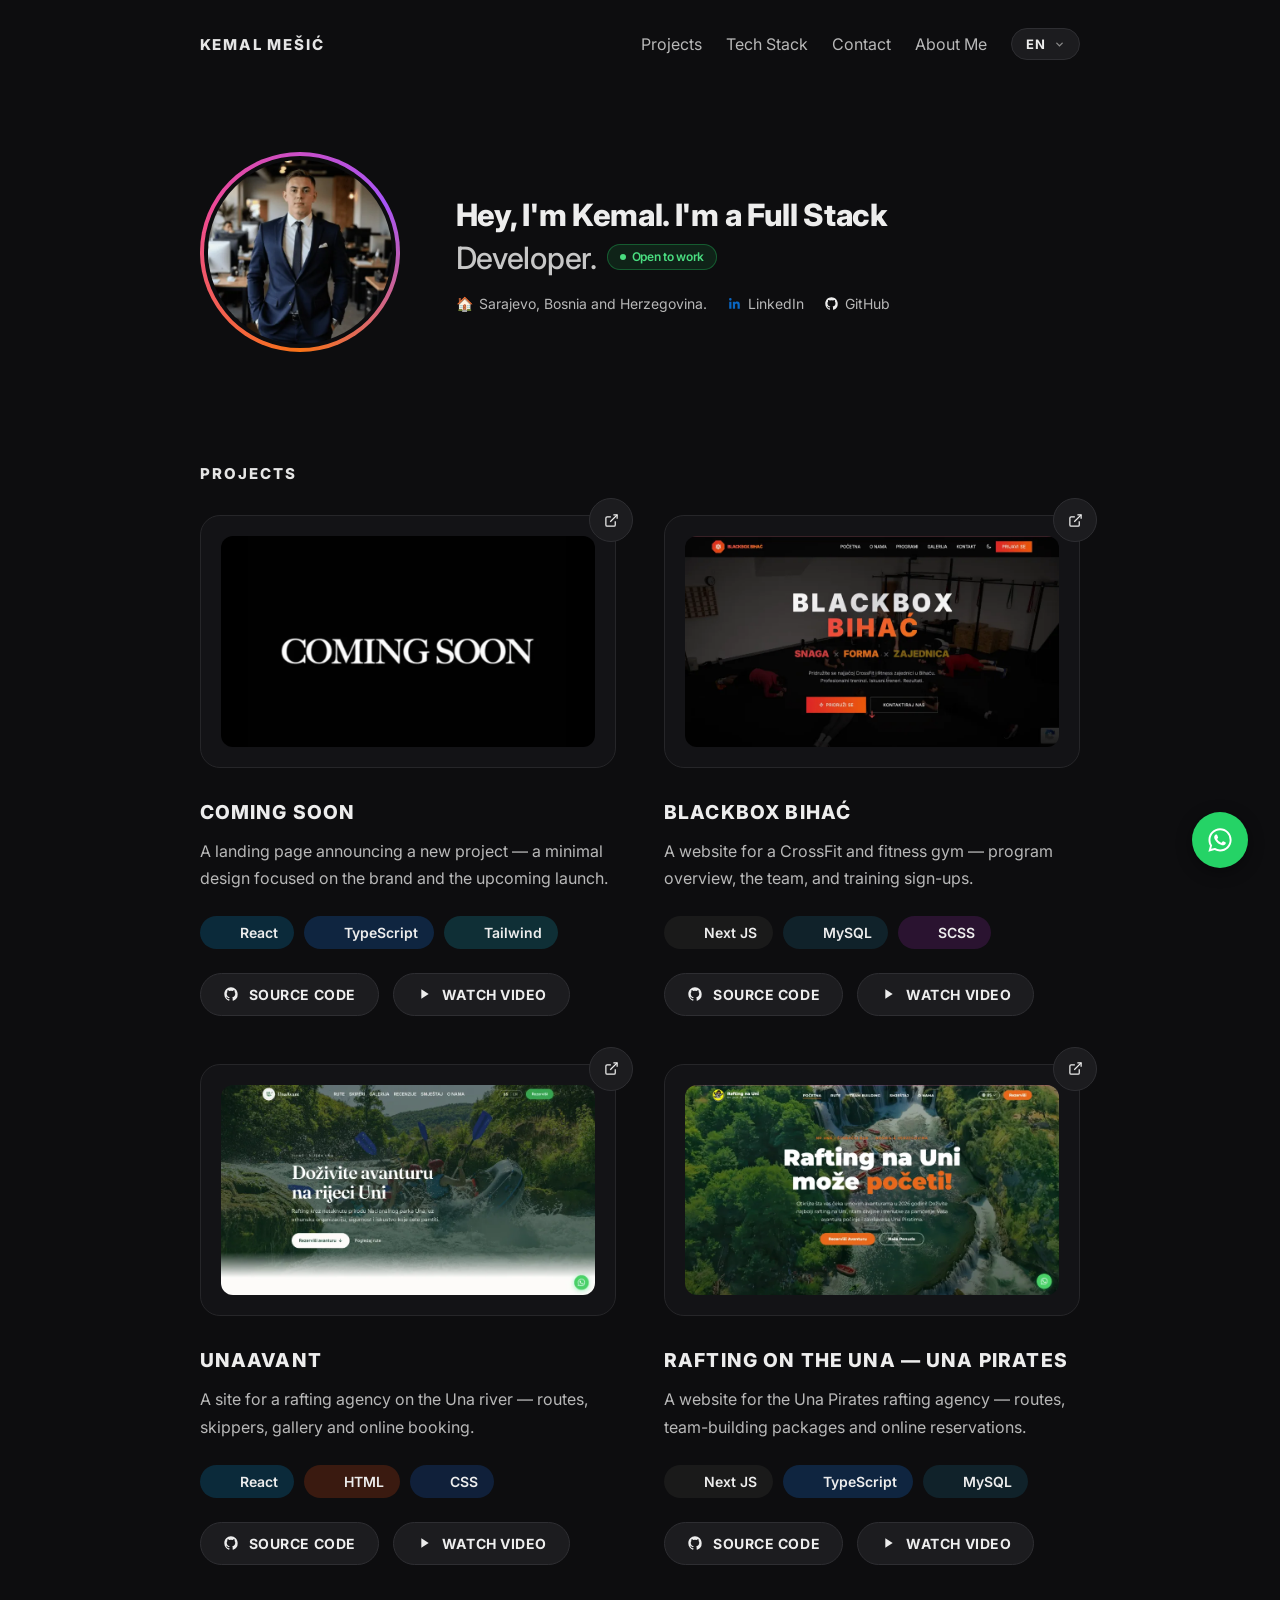
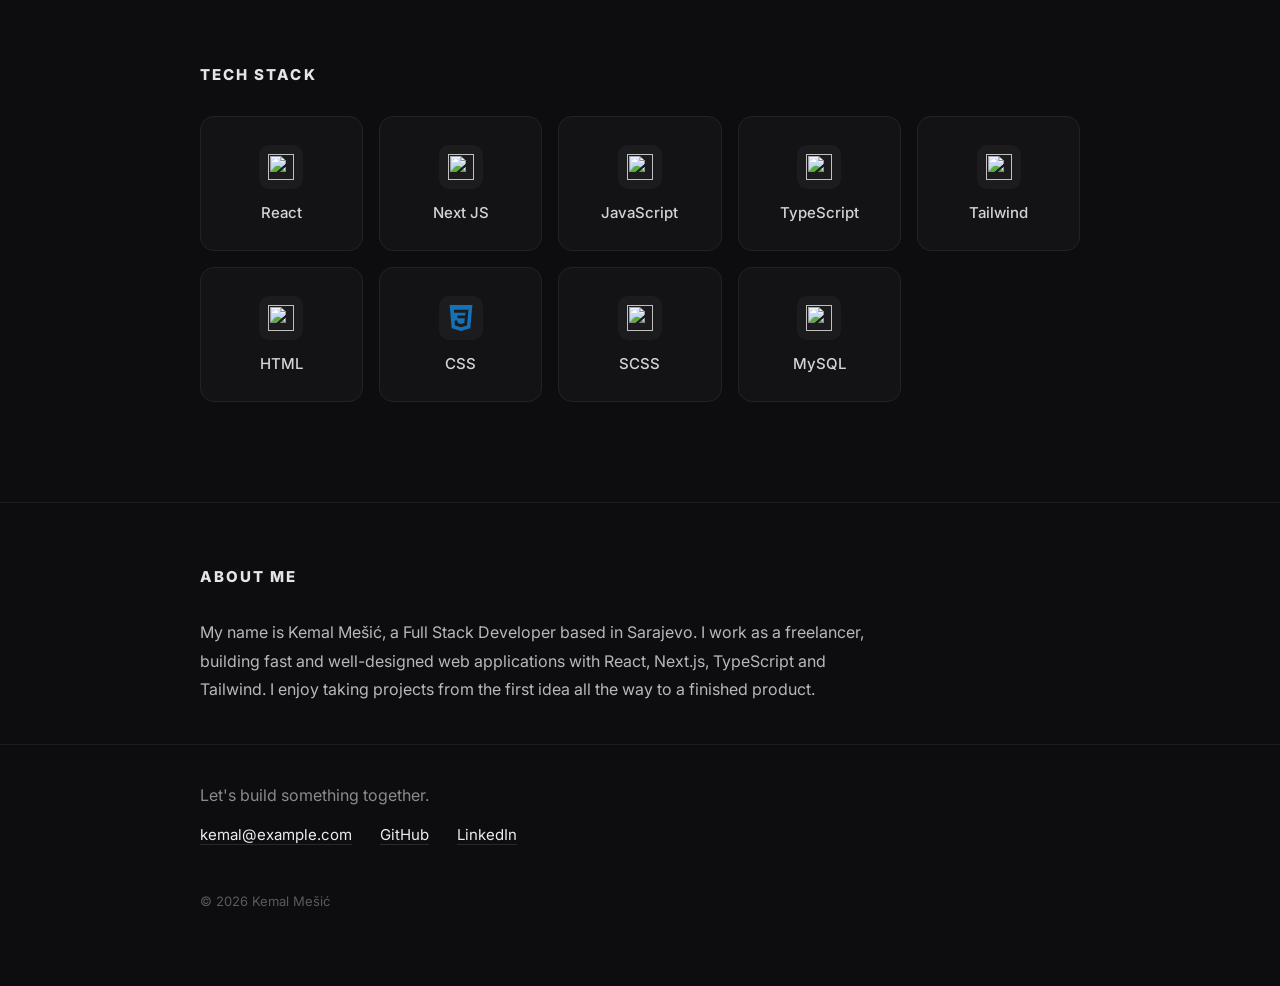
==== index.html @ 03a5751b "SEO" ====
<!DOCTYPE html>
<html lang="en">
<head>
<meta charset="utf-8">
<meta name="viewport" content="width=device-width, initial-scale=1">

<title>Kemal Mešić — Full Stack Developer</title>
<meta name="description" content="Full Stack Developer from Sarajevo, Bosnia and Herzegovina. I build fast, well-designed web apps with React, Next.js, TypeScript, Tailwind and MySQL.">
<meta name="author" content="Kemal Mešić">
<meta name="robots" content="index, follow, max-image-preview:large">
<meta name="theme-color" content="#0d0d0f">
<link rel="canonical" href="https://mesicc.github.io/">

<!-- Open Graph (Facebook, LinkedIn, WhatsApp, Slack) -->
<meta property="og:type" content="website">
<meta property="og:site_name" content="Kemal Mešić">
<meta property="og:title" content="Kemal Mešić — Full Stack Developer">
<meta property="og:description" content="Full Stack Developer from Sarajevo, Bosnia and Herzegovina. I build fast, well-designed web apps with React, Next.js, TypeScript, Tailwind and MySQL.">
<meta property="og:url" content="https://mesicc.github.io/">
<meta property="og:image" content="https://mesicc.github.io/assets/images/og-image.png">
<meta property="og:image:width" content="1200">
<meta property="og:image:height" content="630">
<meta property="og:image:alt" content="Kemal Mešić — Full Stack Developer">
<meta property="og:locale" content="en_US">
<meta property="og:locale:alternate" content="bs_BA">

<!-- Twitter / X -->
<meta name="twitter:card" content="summary_large_image">
<meta name="twitter:title" content="Kemal Mešić — Full Stack Developer">
<meta name="twitter:description" content="Full Stack Developer from Sarajevo, Bosnia and Herzegovina. I build fast, well-designed web apps with React, Next.js, TypeScript, Tailwind and MySQL.">
<meta name="twitter:image" content="https://mesicc.github.io/assets/images/og-image.png">
<meta name="twitter:image:alt" content="Kemal Mešić — Full Stack Developer">

<!-- Ikone -->
<link rel="icon" href="/favicon.ico" sizes="32x32">
<link rel="icon" href="assets/images/favicon.svg" type="image/svg+xml">
<link rel="apple-touch-icon" href="assets/images/apple-touch-icon.png">

<link rel="preconnect" href="https://fonts.googleapis.com">
<link rel="preconnect" href="https://fonts.gstatic.com" crossorigin>
<link href="https://fonts.googleapis.com/css2?family=Inter:wght@400;500;600;700;800&display=swap" rel="stylesheet">
<link rel="stylesheet" href="assets/css/style.css">
<link rel="preload" as="image" href="assets/images/kemal-photo.webp" fetchpriority="high">

<script type="application/ld+json">
{
  "@context": "https://schema.org",
  "@graph": [
    {
      "@type": "Person",
      "@id": "https://mesicc.github.io/#kemal",
      "name": "Kemal Mešić",
      "givenName": "Kemal",
      "familyName": "Mešić",
      "jobTitle": "Full Stack Developer",
      "url": "https://mesicc.github.io/",
      "image": "https://mesicc.github.io/assets/images/kemal-photo.webp",
      "address": {
        "@type": "PostalAddress",
        "addressLocality": "Sarajevo",
        "addressCountry": "BA"
      },
      "sameAs": ["https://github.com/mesicc"],
      "knowsAbout": ["React", "Next.js", "JavaScript", "TypeScript", "Tailwind CSS", "HTML", "CSS", "Sass", "MySQL"],
      "seeks": {
        "@type": "Demand",
        "name": "Full Stack Developer opportunities"
      }
    },
    {
      "@type": "WebSite",
      "@id": "https://mesicc.github.io/#website",
      "url": "https://mesicc.github.io/",
      "name": "Kemal Mešić — Full Stack Developer",
      "description": "Full Stack Developer from Sarajevo, Bosnia and Herzegovina. I build fast, well-designed web apps with React, Next.js, TypeScript, Tailwind and MySQL.",
      "inLanguage": ["en", "bs"],
      "publisher": { "@id": "https://mesicc.github.io/#kemal" }
    },
    {
      "@type": "ProfilePage",
      "@id": "https://mesicc.github.io/#profilepage",
      "url": "https://mesicc.github.io/",
      "name": "Kemal Mešić — Full Stack Developer",
      "isPartOf": { "@id": "https://mesicc.github.io/#website" },
      "mainEntity": { "@id": "https://mesicc.github.io/#kemal" }
    }
  ]
}
</script>
</head>
<body>

<header class="site-header">
  <div class="logo">KEMAL MEŠIĆ</div>

  <nav class="desktop-nav">
    <a href="#projects" data-i18n="navProjects">Projects</a>
    <a href="#tech" data-i18n="navTech">Tech Stack</a>
    <a href="#contact" data-i18n="navContact">Contact</a>
    <a href="#about" data-i18n="navAbout">About Me</a>

    <div class="lang-wrap">
      <button class="lang-btn" id="langBtn" aria-haspopup="true" aria-expanded="false">
        <span data-i18n="langLabel">EN</span>
        <svg width="11" height="11" viewBox="0 0 24 24" fill="none" stroke="#8a8a8a" stroke-width="3" stroke-linecap="round"><path d="m6 9 6 6 6-6"></path></svg>
      </button>
      <div class="lang-menu" id="langMenu">
        <button data-lang="en">English</button>
        <button data-lang="bs">Bosanski</button>
      </div>
    </div>
  </nav>

  <button class="hamburger-btn" id="hamburgerBtn" aria-label="Menu">
    <svg width="20" height="20" viewBox="0 0 24 24" fill="none" stroke="#ededed" stroke-width="2" stroke-linecap="round"><line x1="3" y1="6" x2="21" y2="6"></line><line x1="3" y1="12" x2="21" y2="12"></line><line x1="3" y1="18" x2="21" y2="18"></line></svg>
  </button>
</header>

<div class="mobile-backdrop" id="mobileBackdrop"></div>

<nav class="mobile-menu" id="mobileMenu">
  <button class="close-btn" id="closeBtn" aria-label="Close">
    <svg width="16" height="16" viewBox="0 0 24 24" fill="none" stroke="#ededed" stroke-width="2" stroke-linecap="round"><line x1="4" y1="4" x2="20" y2="20"></line><line x1="20" y1="4" x2="4" y2="20"></line></svg>
  </button>
  <a href="#projects" data-i18n="navProjects">Projects</a>
  <a href="#tech" data-i18n="navTech">Tech Stack</a>
  <a href="#contact" data-i18n="navContact">Contact</a>
  <a href="#about" data-i18n="navAbout">About Me</a>
  <div class="divider"></div>
  <div class="mobile-lang-label" data-i18n="language">LANGUAGE</div>
  <div class="mobile-lang-row">
    <button data-lang="en">EN</button>
    <button data-lang="bs">BS</button>
  </div>
</nav>

<main>

<section class="hero" aria-labelledby="hero-title">
  <div class="hero-photo">
    <div class="hero-photo-inner">
      <img src="assets/images/kemal-photo.webp" alt="Kemal Mešić" width="440" height="440" fetchpriority="high" decoding="async">
    </div>
  </div>
  <div class="hero-text">
    <h1 id="hero-title">
      <span class="hero-line-1" data-i18n="heroLine1">Hey, I'm Kemal. I'm a Full Stack</span>
      <span class="hero-line-2">
        <span class="hero-role" data-i18n="heroLine2">Developer.</span>
        <span class="badge"><span class="dot"></span><span data-i18n="openToWork">Open to work</span></span>
      </span>
    </h1>
    <div class="hero-meta">
      <span class="meta-item">🏠 <span data-i18n="location">Sarajevo, Bosnia and Herzegovina.</span></span>
      <a class="meta-item" href="https://linkedin.com/" target="_blank" rel="noopener">
        <svg width="15" height="15" viewBox="0 0 24 24" fill="#0A66C2"><path d="M20.45 20.45h-3.55v-5.57c0-1.33-.02-3.03-1.85-3.03-1.85 0-2.14 1.44-2.14 2.94v5.66H9.36V9h3.41v1.56h.05c.48-.9 1.64-1.85 3.37-1.85 3.6 0 4.27 2.37 4.27 5.45v6.29zM5.34 7.43a2.06 2.06 0 1 1 0-4.12 2.06 2.06 0 0 1 0 4.12zM7.12 20.45H3.56V9h3.56v11.45z"></path></svg>
        LinkedIn
      </a>
      <a class="meta-item" href="https://github.com/mesicc" target="_blank" rel="noopener">
        <svg width="15" height="15" viewBox="0 0 24 24" fill="#ededed"><path d="M12 2C6.48 2 2 6.58 2 12.25c0 4.53 2.87 8.37 6.84 9.73.5.1.68-.22.68-.49 0-.24-.01-1.05-.01-1.9-2.78.62-3.37-1.21-3.37-1.21-.45-1.18-1.11-1.49-1.11-1.49-.9-.63.07-.62.07-.62 1 .07 1.53 1.05 1.53 1.05.89 1.55 2.34 1.1 2.91.84.09-.66.35-1.1.63-1.35-2.22-.26-4.56-1.14-4.56-5.07 0-1.12.39-2.03 1.03-2.75-.1-.26-.45-1.3.1-2.7 0 0 .84-.27 2.75 1.05a9.3 9.3 0 0 1 5 0c1.91-1.32 2.75-1.05 2.75-1.05.55 1.4.2 2.44.1 2.7.64.72 1.03 1.63 1.03 2.75 0 3.94-2.35 4.81-4.58 5.06.36.32.68.94.68 1.9 0 1.37-.01 2.48-.01 2.82 0 .27.18.6.69.49A10.02 10.02 0 0 0 22 12.25C22 6.58 17.52 2 12 2z"></path></svg>
        GitHub
      </a>
    </div>
  </div>
</section>

<section id="projects" aria-labelledby="projects-title">
  <h2 class="section-title" id="projects-title" data-i18n="projectsHeading">PROJECTS</h2>
  <div class="projects-grid" id="projectsGrid"></div>
</section>

<section id="tech" aria-labelledby="tech-title">
  <h2 class="section-title" id="tech-title" data-i18n="techHeading">TECH STACK</h2>
  <div class="tech-grid" id="techGrid"></div>
</section>

<section id="about" aria-labelledby="about-title">
  <h2 class="section-title" id="about-title" data-i18n="aboutHeading">ABOUT ME</h2>
  <p class="about-text" data-i18n="aboutText">My name is Kemal Mešić, a Full Stack Developer based in Sarajevo. I work as a freelancer, building fast and well-designed web applications with React, Next.js, TypeScript and Tailwind. I enjoy taking projects from the first idea all the way to a finished product.</p>
</section>

</main>

<footer id="contact" aria-labelledby="contact-title">
  <h2 class="sr-only" id="contact-title" data-i18n="contactHeading">Contact</h2>
  <p class="contact-tagline" data-i18n="contactTagline">Let's build something together.</p>
  <div class="contact-links">
    <a href="mailto:kemal@example.com">kemal@example.com</a>
    <a href="https://github.com/mesicc" target="_blank" rel="noopener">GitHub</a>
    <a href="https://linkedin.com/" target="_blank" rel="noopener">LinkedIn</a>
  </div>
  <p class="copyright">© 2026 Kemal Mešić</p>
</footer>

<a class="wa-btn" href="https://wa.me/38762541315" target="_blank" rel="noopener" aria-label="WhatsApp">
  <svg width="28" height="28" viewBox="0 0 24 24" fill="#ffffff"><path d="M12.04 2C6.58 2 2.13 6.45 2.13 11.91c0 1.75.46 3.44 1.32 4.94L2.05 22l5.28-1.38a9.87 9.87 0 0 0 4.7 1.2h.01c5.46 0 9.9-4.45 9.9-9.91 0-2.65-1.03-5.13-2.9-7-1.87-1.87-4.35-2.9-7-2.9zm0 18.1h-.01a8.2 8.2 0 0 1-4.18-1.14l-.3-.18-3.13.82.84-3.05-.2-.31a8.2 8.2 0 0 1-1.26-4.34c0-4.54 3.7-8.24 8.25-8.24 2.2 0 4.27.86 5.83 2.42a8.19 8.19 0 0 1 2.41 5.83c0 4.55-3.7 8.19-8.25 8.19zm4.52-6.16c-.25-.12-1.47-.72-1.7-.81-.23-.08-.39-.12-.56.13-.17.25-.64.81-.78.97-.14.17-.29.19-.54.06-.25-.12-1.04-.38-1.99-1.22-.73-.66-1.23-1.46-1.37-1.71-.14-.25-.02-.38.11-.51.11-.11.25-.29.37-.43.12-.14.16-.25.25-.41.08-.17.04-.31-.02-.43-.06-.12-.56-1.35-.77-1.85-.2-.48-.41-.42-.56-.43h-.48c-.17 0-.43.06-.66.31-.23.25-.86.84-.86 2.05 0 1.2.88 2.37 1 2.53.12.17 1.73 2.64 4.19 3.7.59.25 1.04.4 1.4.51.59.19 1.12.16 1.54.1.47-.07 1.47-.6 1.68-1.18.21-.58.21-1.08.14-1.18-.06-.11-.23-.17-.48-.29z"></path></svg>
</a>

<script src="assets/js/script.js"></script>
</body>
</html>
---- assets/css/style.css ----
/* ---------- Base ---------- */
*, *::before, *::after { box-sizing: border-box; }

:root {
  --bg: #0d0d0f;
  --surface: #131316;
  --surface-2: #1c1c1f;
  --border: #2e2e32;
  --border-soft: #232326;
  --ink: #ededed;
  --ink-muted: #b8b8b8;
  --ink-dim: #8a8a8a;
  --accent: #4ade80;
  --pad: clamp(20px, 15.6vw, 300px);
}

body {
  margin: 0;
  background: var(--bg);
  color: var(--ink);
  font-family: 'Inter', system-ui, sans-serif;
  min-height: 100vh;
  min-height: 100dvh;
}

img, svg { max-width: 100%; }
a { color: var(--ink); }
a:hover { color: var(--accent); }
::selection { background: #22c55e; color: #0a0a0a; }

.section-title {
  font-size: 15px;
  font-weight: 800;
  letter-spacing: 0.14em;
  color: #e5e5e5;
  margin: 0 0 32px;
}

/* Vidljivo samo screen readerima i crawlerima. */
.sr-only {
  position: absolute;
  width: 1px;
  height: 1px;
  padding: 0;
  margin: -1px;
  overflow: hidden;
  clip-path: inset(50%);
  white-space: nowrap;
  border: 0;
}

/* ---------- Header ---------- */
.site-header {
  display: flex;
  align-items: center;
  justify-content: space-between;
  gap: 16px;
  padding: 28px var(--pad);
}

.logo {
  font-size: 15px;
  font-weight: 800;
  letter-spacing: 0.12em;
  color: #e5e5e5;
  white-space: nowrap;
}

.desktop-nav {
  display: flex;
  align-items: center;
  gap: 24px;
  flex-wrap: wrap;
  font-size: 16px;
}

.desktop-nav > a {
  color: var(--ink-muted);
  text-decoration: none;
  transition: color 0.2s ease;
}
.desktop-nav > a:hover { color: var(--ink); }

/* Language dropdown */
.lang-wrap { position: relative; }

.lang-btn {
  display: flex;
  align-items: center;
  gap: 8px;
  background: var(--surface-2);
  border: 1px solid var(--border);
  border-radius: 100px;
  padding: 7px 14px;
  color: var(--ink);
  font-family: inherit;
  font-size: 13px;
  font-weight: 700;
  letter-spacing: 0.08em;
  cursor: pointer;
  transition: border-color 0.2s ease;
}
.lang-btn:hover { border-color: var(--accent); }

.lang-menu {
  position: absolute;
  top: calc(100% + 8px);
  right: 0;
  background: #17171a;
  border: 1px solid var(--border);
  border-radius: 12px;
  padding: 6px;
  min-width: 150px;
  display: flex;
  flex-direction: column;
  gap: 2px;
  z-index: 60;
  box-shadow: 0 12px 28px rgba(0, 0, 0, 0.5);
  opacity: 0;
  visibility: hidden;
  transform: translateY(-4px);
  transition: opacity 0.18s ease, transform 0.18s ease, visibility 0.18s;
}
.lang-menu.open { opacity: 1; visibility: visible; transform: translateY(0); }

.lang-menu button {
  background: none;
  border: none;
  border-radius: 8px;
  padding: 9px 12px;
  color: #d4d4d4;
  font-family: inherit;
  font-size: 14px;
  font-weight: 600;
  text-align: left;
  cursor: pointer;
}
.lang-menu button:hover { background: #232327; color: #fff; }

/* Hamburger */
.hamburger-btn {
  display: none;
  background: none;
  border: 1px solid #2a2a2a;
  border-radius: 8px;
  width: 44px;
  height: 44px;
  align-items: center;
  justify-content: center;
  cursor: pointer;
}

/* ---------- Mobile menu ---------- */
.mobile-backdrop {
  position: fixed;
  inset: 0;
  background: rgba(0, 0, 0, 0.6);
  z-index: 40;
  opacity: 0;
  visibility: hidden;
  transition: opacity 0.3s ease;
}
.mobile-backdrop.open { opacity: 1; visibility: visible; }

.mobile-menu {
  position: fixed;
  top: 0;
  right: 0;
  height: 100vh;
  height: 100dvh;
  width: 78vw;
  max-width: 300px;
  background: #141416;
  z-index: 50;
  box-shadow: -8px 0 24px rgba(0, 0, 0, 0.5);
  transform: translateX(100%);
  transition: transform 0.3s ease;
  display: flex;
  flex-direction: column;
  padding: 32px 28px;
  gap: 22px;
  overflow-y: auto;
}
.mobile-menu.open { transform: translateX(0); }

.mobile-menu > a {
  color: var(--ink);
  text-decoration: none;
  font-size: 18px;
  font-weight: 600;
}

.close-btn {
  align-self: flex-end;
  background: none;
  border: 1px solid #2a2a2a;
  border-radius: 8px;
  width: 44px;
  height: 44px;
  display: flex;
  align-items: center;
  justify-content: center;
  cursor: pointer;
  margin-bottom: 8px;
}

.divider { height: 1px; background: #26262a; margin: 6px 0; }

.mobile-lang-label {
  font-size: 11px;
  font-weight: 800;
  letter-spacing: 0.14em;
  color: #6a6a6a;
}

.mobile-lang-row { display: flex; gap: 8px; }
.mobile-lang-row button {
  flex: 1;
  background: var(--surface-2);
  border: 1px solid var(--border);
  border-radius: 100px;
  padding: 9px 0;
  color: var(--ink);
  font-family: inherit;
  font-size: 13px;
  font-weight: 700;
  cursor: pointer;
}
.mobile-lang-row button.active { background: #233a28; }

/* ---------- Hero ---------- */
.hero {
  padding: clamp(32px, 5vw, 64px) var(--pad) clamp(40px, 6vw, 72px);
  display: flex;
  gap: 32px;
  align-items: center;
  flex-wrap: wrap;
}

.hero-photo {
  flex: 0 0 clamp(120px, 18vw, 200px);
  width: clamp(120px, 18vw, 200px);
  height: clamp(120px, 18vw, 200px);
  border-radius: 50%;
  padding: 4px;
  background: conic-gradient(from 180deg, #f97316, #ec4899, #a855f7, #f97316);
  overflow: hidden;
}
.hero-photo-inner {
  width: 100%;
  height: 100%;
  border-radius: 50%;
  padding: 4px;
  background: var(--bg);
  overflow: hidden;
}
.hero-photo img {
  width: 100%;
  height: 100%;
  border-radius: 50%;
  object-fit: cover;
  display: block;
}

.hero-text {
  flex: 1 1 340px;
  min-width: 0;
  margin-left: clamp(0px, 2vw, 24px);
}

.hero-text h1 {
  font-size: clamp(20px, 2.4vw, 32px);
  line-height: 1.4;
  font-weight: 800;
  margin: 0 0 16px;
  letter-spacing: -0.01em;
  white-space: nowrap;
}

.hero-line-1 { display: block; font-weight: 800; }
.hero-line-2 { display: inline-flex; align-items: center; gap: 10px; flex-wrap: wrap; }
.hero-role { font-weight: 500; color: #c7c7c7; }

.badge {
  display: inline-flex;
  align-items: center;
  gap: 6px;
  padding: 4px 12px;
  background: rgba(34, 197, 94, 0.12);
  border: 1px solid rgba(34, 197, 94, 0.35);
  border-radius: 100px;
  font-size: 12px;
  font-weight: 600;
  color: var(--accent);
}
.badge .dot { width: 6px; height: 6px; border-radius: 50%; background: var(--accent); }

.hero-meta {
  display: flex;
  align-items: center;
  flex-wrap: wrap;
  column-gap: 20px;
  row-gap: 8px;
  font-size: 14px;
  color: var(--ink-muted);
}
.hero-meta .meta-item {
  display: flex;
  align-items: center;
  gap: 6px;
  color: var(--ink-muted);
  text-decoration: none;
}
.hero-meta a.meta-item:hover { color: var(--ink); }

/* ---------- Projects ---------- */
#projects { padding: clamp(24px, 4vw, 40px) var(--pad) clamp(56px, 8vw, 100px); }

.projects-grid {
  display: grid;
  grid-template-columns: repeat(2, 1fr);
  gap: 48px;
}

.project-media {
  position: relative;
  border: 1px solid #262629;
  border-radius: 20px;
  padding: 20px;
  background: var(--surface);
}
.project-media img {
  width: 100%;
  aspect-ratio: 16 / 9;
  height: auto;
  object-fit: cover;
  border-radius: 12px;
  display: block;
}
.project-link {
  position: absolute;
  top: -18px;
  right: -18px;
  width: 44px;
  height: 44px;
  border-radius: 50%;
  background: var(--surface-2);
  border: 1px solid var(--border);
  display: flex;
  align-items: center;
  justify-content: center;
  text-decoration: none;
}

.project-title {
  font-size: clamp(17px, 1.5vw, 22px);
  font-weight: 800;
  letter-spacing: 0.06em;
  margin: clamp(20px, 2.5vw, 32px) 0 14px;
}

.project-desc {
  font-size: 16px;
  line-height: 1.7;
  color: var(--ink-muted);
  margin: 0 0 24px;
  max-width: 640px;
}

.project-tags {
  display: flex;
  gap: 10px;
  flex-wrap: wrap;
  margin-bottom: 24px;
}
.tag {
  display: inline-flex;
  align-items: center;
  gap: 8px;
  padding: 8px 16px;
  border-radius: 100px;
  font-size: 14px;
  font-weight: 600;
  color: var(--ink);
}
.tag i {
  width: 16px;
  height: 16px;
  display: inline-block;
  background-size: contain;
  background-repeat: no-repeat;
  background-position: center;
}

.project-actions { display: flex; gap: 14px; flex-wrap: wrap; }
.btn {
  display: flex;
  align-items: center;
  gap: 10px;
  padding: 12px 22px;
  background: var(--surface-2);
  border: 1px solid var(--border);
  border-radius: 100px;
  color: var(--ink);
  text-decoration: none;
  font-size: 14px;
  font-weight: 700;
  letter-spacing: 0.04em;
  transition: border-color 0.2s ease;
}
.btn:hover { border-color: #3f3f45; color: var(--ink); }

/* ---------- Tech stack ---------- */
#tech { padding: 0 var(--pad) clamp(56px, 8vw, 100px); }

.tech-grid {
  display: grid;
  grid-template-columns: repeat(5, 1fr);
  gap: 16px;
}

.tech-card {
  display: flex;
  flex-direction: column;
  align-items: center;
  justify-content: center;
  gap: 14px;
  padding: 28px 12px;
  border: 1px solid var(--border-soft);
  border-radius: 14px;
  background: var(--surface);
  transition: transform 0.25s ease, border-color 0.25s ease, background 0.25s ease;
}
.tech-card:hover {
  transform: translateY(-8px);
  border-color: var(--accent);
  background: #171a17;
}
.tech-card .icon {
  width: 44px;
  height: 44px;
  border-radius: 10px;
  background: var(--surface-2);
  display: flex;
  align-items: center;
  justify-content: center;
}
.tech-card .icon img { width: 26px; height: 26px; }
.tech-card span { font-size: 15px; color: #d4d4d4; font-weight: 500; }

/* ---------- About / Contact ---------- */
#about {
  padding: clamp(40px, 6vw, 64px) var(--pad) clamp(24px, 4vw, 40px);
  border-top: 1px solid var(--surface-2);
}
.about-text {
  font-size: 16px;
  line-height: 1.8;
  color: var(--ink-muted);
  margin: 0;
  max-width: 680px;
}

#contact {
  padding: clamp(24px, 4vw, 40px) var(--pad) clamp(40px, 6vw, 64px);
  border-top: 1px solid var(--surface-2);
}
.contact-tagline { font-size: 16px; color: var(--ink-dim); margin: 0 0 20px; }
.contact-links { display: flex; gap: 28px; flex-wrap: wrap; font-size: 15px; }
.contact-links a {
  color: var(--ink);
  text-decoration: none;
  border-bottom: 1px solid #2a2a2a;
  transition: border-color 0.2s ease;
}
.contact-links a:hover { border-color: var(--accent); color: var(--ink); }
.copyright { font-size: 13px; color: #5a5a5a; margin-top: 48px; }

/* ---------- WhatsApp button ---------- */
.wa-btn {
  position: fixed;
  bottom: 32px;
  right: 32px;
  width: 56px;
  height: 56px;
  border-radius: 50%;
  background: #25d366;
  display: flex;
  align-items: center;
  justify-content: center;
  box-shadow: 0 4px 16px rgba(0, 0, 0, 0.4);
  z-index: 30;
}

/* ---------- Responsive ---------- */
/* Naslov prestaje biti u jednoj liniji prije nego mu ponestane mjesta. */
@media (max-width: 1024px) {
  .hero-text h1 { white-space: normal; }
}

/* Gutteri se smanjuju preko --pad, da header i sekcije ostanu poravnati.
   (Override na `section` ne bi pobijedio #projects/#tech/#about/#contact.) */
@media (max-width: 1000px) {
  :root { --pad: 40px; }
  .projects-grid { grid-template-columns: 1fr; gap: 56px; }
  .tech-grid { grid-template-columns: repeat(4, 1fr); }
}

@media (max-width: 900px) {
  .desktop-nav { display: none; }
  .hamburger-btn { display: flex; }
}

@media (min-width: 901px) {
  .mobile-menu, .mobile-backdrop { display: none; }
}

@media (max-width: 820px) {
  .hero { flex-direction: column; align-items: center; text-align: center; }
  .hero-text { flex: 0 1 auto; width: 100%; margin-left: 0; }
  .hero-meta { justify-content: center; }
  .hero-line-2 { justify-content: center; }
  .tech-grid { grid-template-columns: repeat(3, 1fr); }
}

@media (max-width: 700px) {
  :root { --pad: 24px; }
}

@media (max-width: 560px) {
  .tech-grid { grid-template-columns: repeat(2, 1fr); gap: 12px; }
  .project-title { font-size: 18px; }
  .project-desc { font-size: 15px; }
  .wa-btn { bottom: 20px; right: 20px; width: 52px; height: 52px; }
}

@media (max-width: 400px) {
  .hero-text h1 { font-size: 19px; }
}

@media (prefers-reduced-motion: reduce) {
  *, *::before, *::after {
    animation-duration: 0.01ms !important;
    animation-iteration-count: 1 !important;
    transition-duration: 0.01ms !important;
  }
  .tech-card:hover { transform: none; }
}
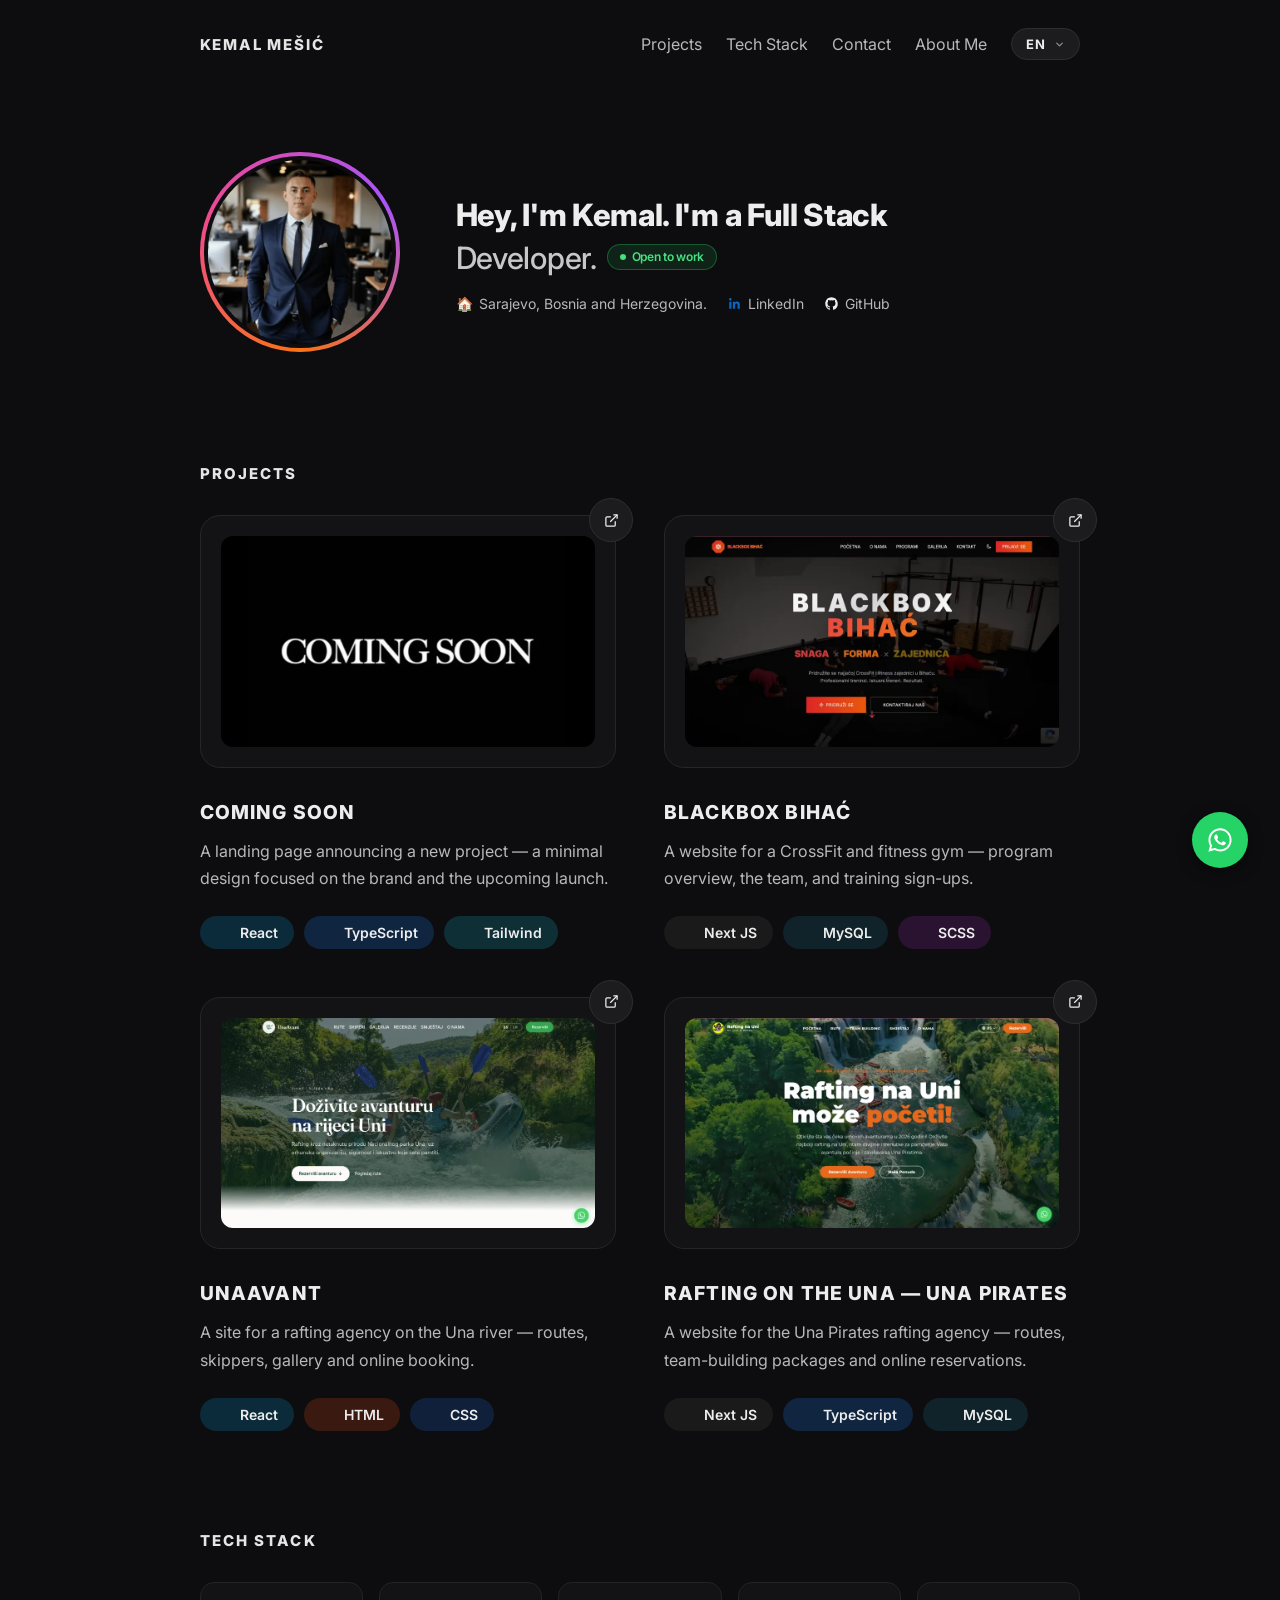
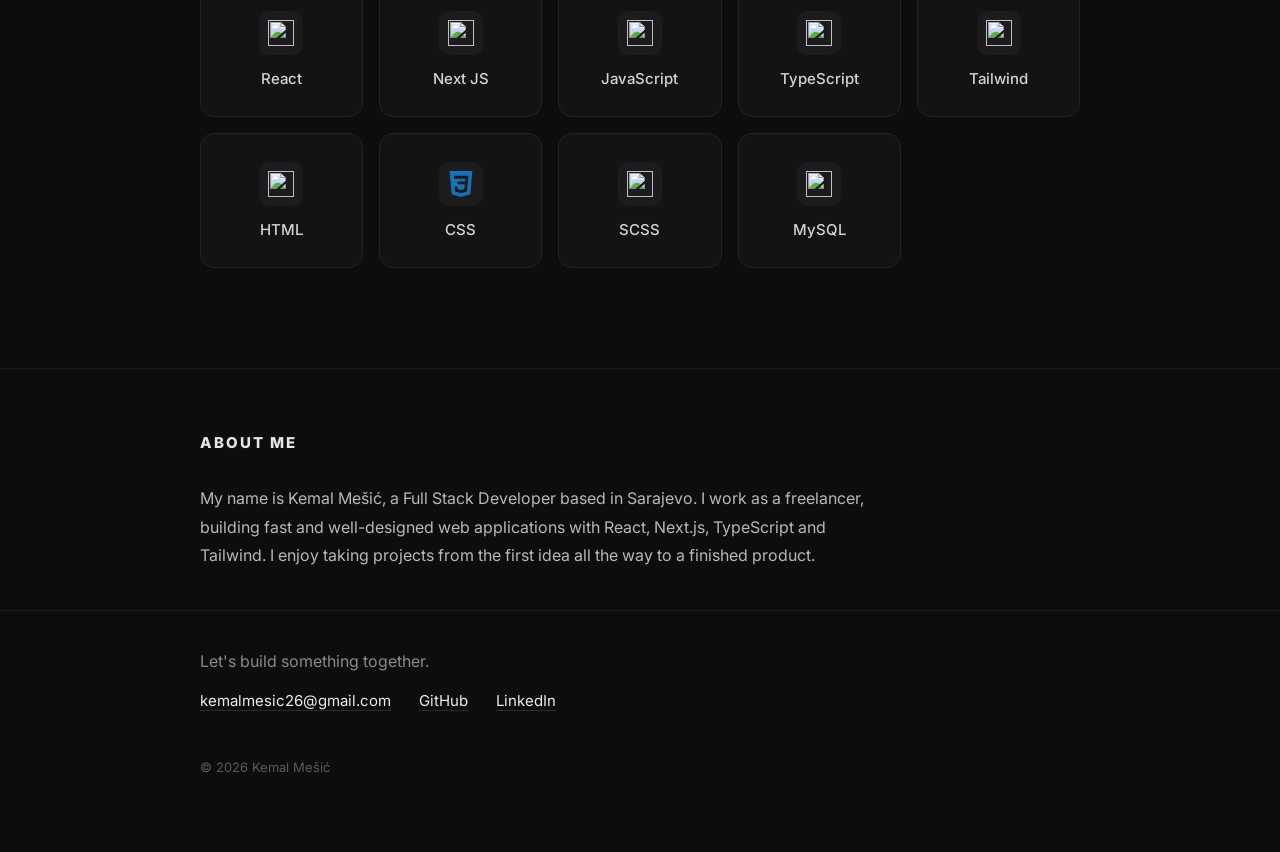
==== commit 9652f136: "Sekcija projekti" ====
--- a/index.html
+++ b/index.html
@@ -53,6 +53,7 @@
       "givenName": "Kemal",
       "familyName": "Mešić",
       "jobTitle": "Full Stack Developer",
+      "email": "mailto:kemalmesic26@gmail.com",
       "url": "https://mesicc.github.io/",
       "image": "https://mesicc.github.io/assets/images/kemal-photo.webp",
       "address": {
@@ -60,7 +61,7 @@
         "addressLocality": "Sarajevo",
         "addressCountry": "BA"
       },
-      "sameAs": ["https://github.com/mesicc"],
+      "sameAs": ["https://github.com/mesicc", "https://www.linkedin.com/in/kemal-mesic/"],
       "knowsAbout": ["React", "Next.js", "JavaScript", "TypeScript", "Tailwind CSS", "HTML", "CSS", "Sass", "MySQL"],
       "seeks": {
         "@type": "Demand",
@@ -152,7 +153,7 @@
     </h1>
     <div class="hero-meta">
       <span class="meta-item">🏠 <span data-i18n="location">Sarajevo, Bosnia and Herzegovina.</span></span>
-      <a class="meta-item" href="https://linkedin.com/" target="_blank" rel="noopener">
+      <a class="meta-item" href="https://www.linkedin.com/in/kemal-mesic/" target="_blank" rel="noopener">
         <svg width="15" height="15" viewBox="0 0 24 24" fill="#0A66C2"><path d="M20.45 20.45h-3.55v-5.57c0-1.33-.02-3.03-1.85-3.03-1.85 0-2.14 1.44-2.14 2.94v5.66H9.36V9h3.41v1.56h.05c.48-.9 1.64-1.85 3.37-1.85 3.6 0 4.27 2.37 4.27 5.45v6.29zM5.34 7.43a2.06 2.06 0 1 1 0-4.12 2.06 2.06 0 0 1 0 4.12zM7.12 20.45H3.56V9h3.56v11.45z"></path></svg>
         LinkedIn
       </a>
@@ -185,9 +186,9 @@
   <h2 class="sr-only" id="contact-title" data-i18n="contactHeading">Contact</h2>
   <p class="contact-tagline" data-i18n="contactTagline">Let's build something together.</p>
   <div class="contact-links">
-    <a href="mailto:kemal@example.com">kemal@example.com</a>
+    <a href="mailto:kemalmesic26@gmail.com">kemalmesic26@gmail.com</a>
     <a href="https://github.com/mesicc" target="_blank" rel="noopener">GitHub</a>
-    <a href="https://linkedin.com/" target="_blank" rel="noopener">LinkedIn</a>
+    <a href="https://www.linkedin.com/in/kemal-mesic/" target="_blank" rel="noopener">LinkedIn</a>
   </div>
   <p class="copyright">© 2026 Kemal Mešić</p>
 </footer>
--- a/assets/css/style.css
+++ b/assets/css/style.css
@@ -371,7 +371,6 @@
   display: flex;
   gap: 10px;
   flex-wrap: wrap;
-  margin-bottom: 24px;
 }
 .tag {
   display: inline-flex;
@@ -391,24 +390,6 @@
   background-repeat: no-repeat;
   background-position: center;
 }
-
-.project-actions { display: flex; gap: 14px; flex-wrap: wrap; }
-.btn {
-  display: flex;
-  align-items: center;
-  gap: 10px;
-  padding: 12px 22px;
-  background: var(--surface-2);
-  border: 1px solid var(--border);
-  border-radius: 100px;
-  color: var(--ink);
-  text-decoration: none;
-  font-size: 14px;
-  font-weight: 700;
-  letter-spacing: 0.04em;
-  transition: border-color 0.2s ease;
-}
-.btn:hover { border-color: #3f3f45; color: var(--ink); }
 
 /* ---------- Tech stack ---------- */
 #tech { padding: 0 var(--pad) clamp(56px, 8vw, 100px); }
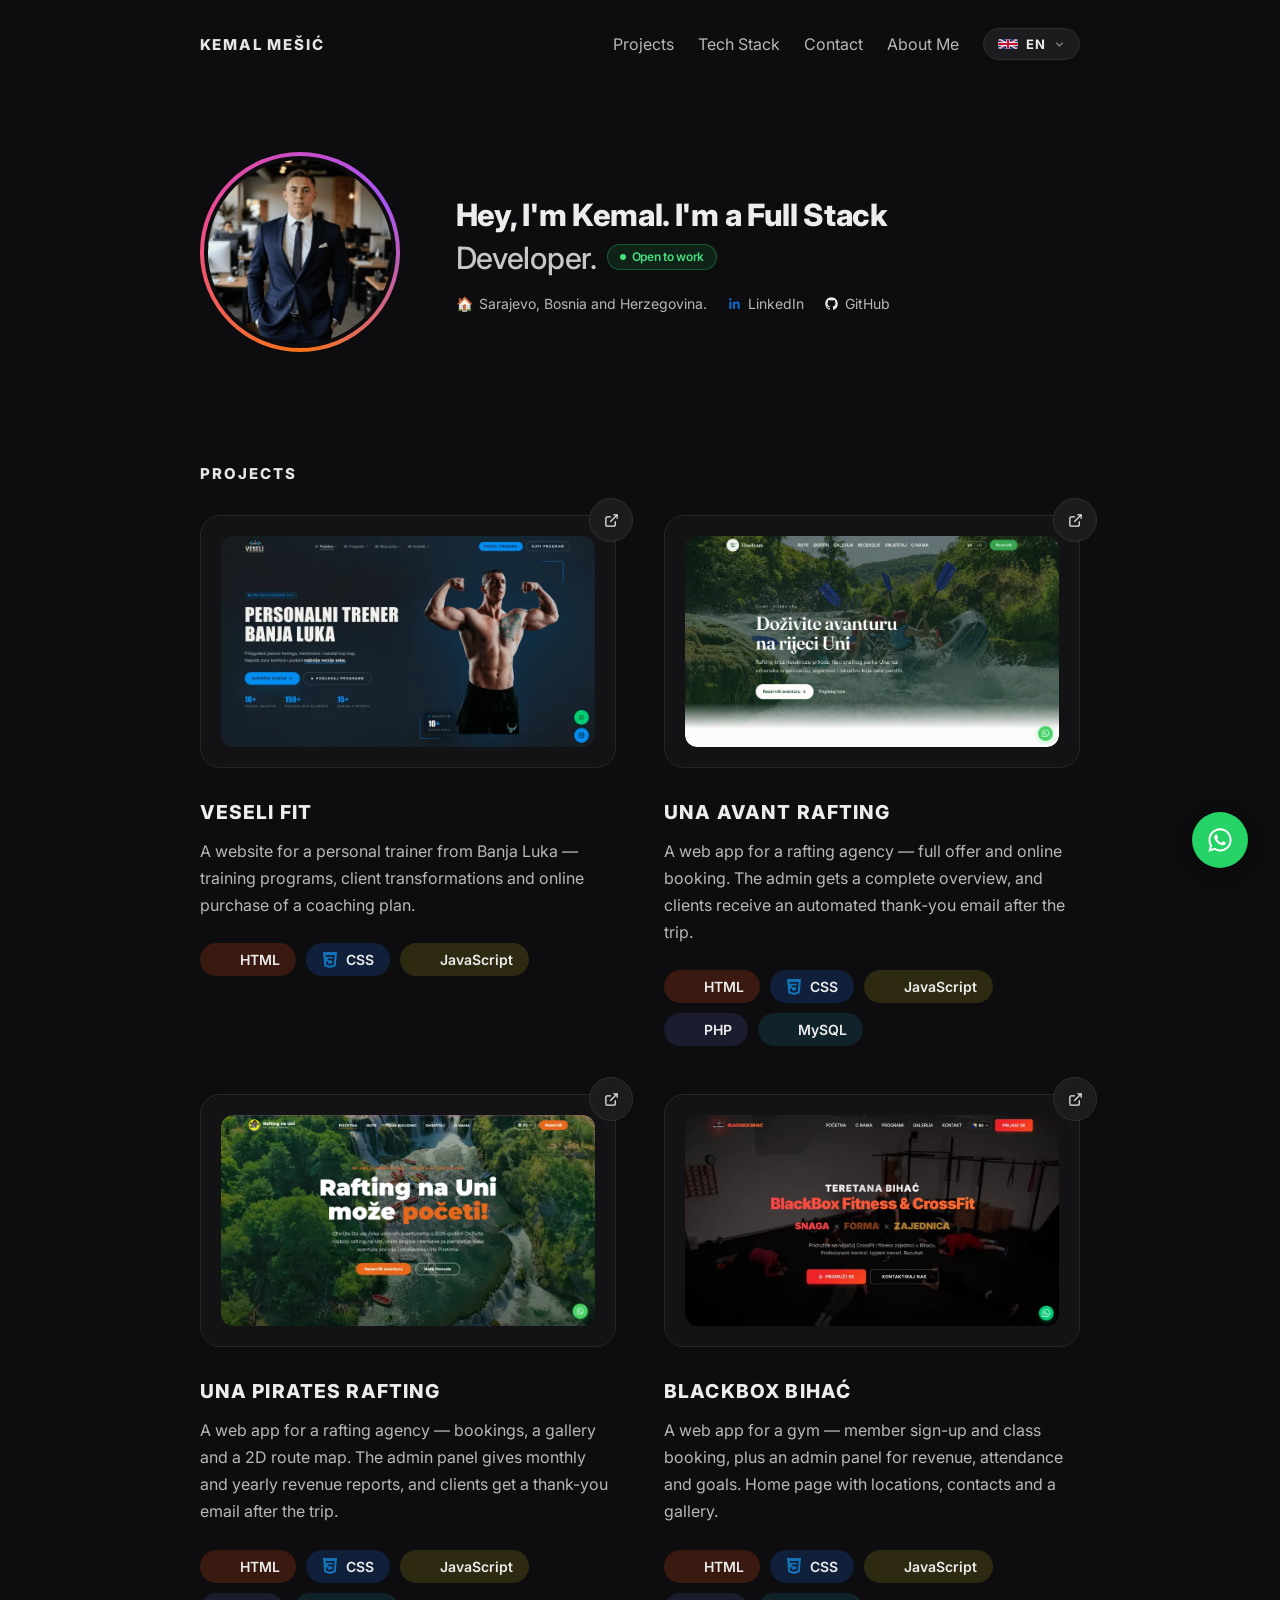
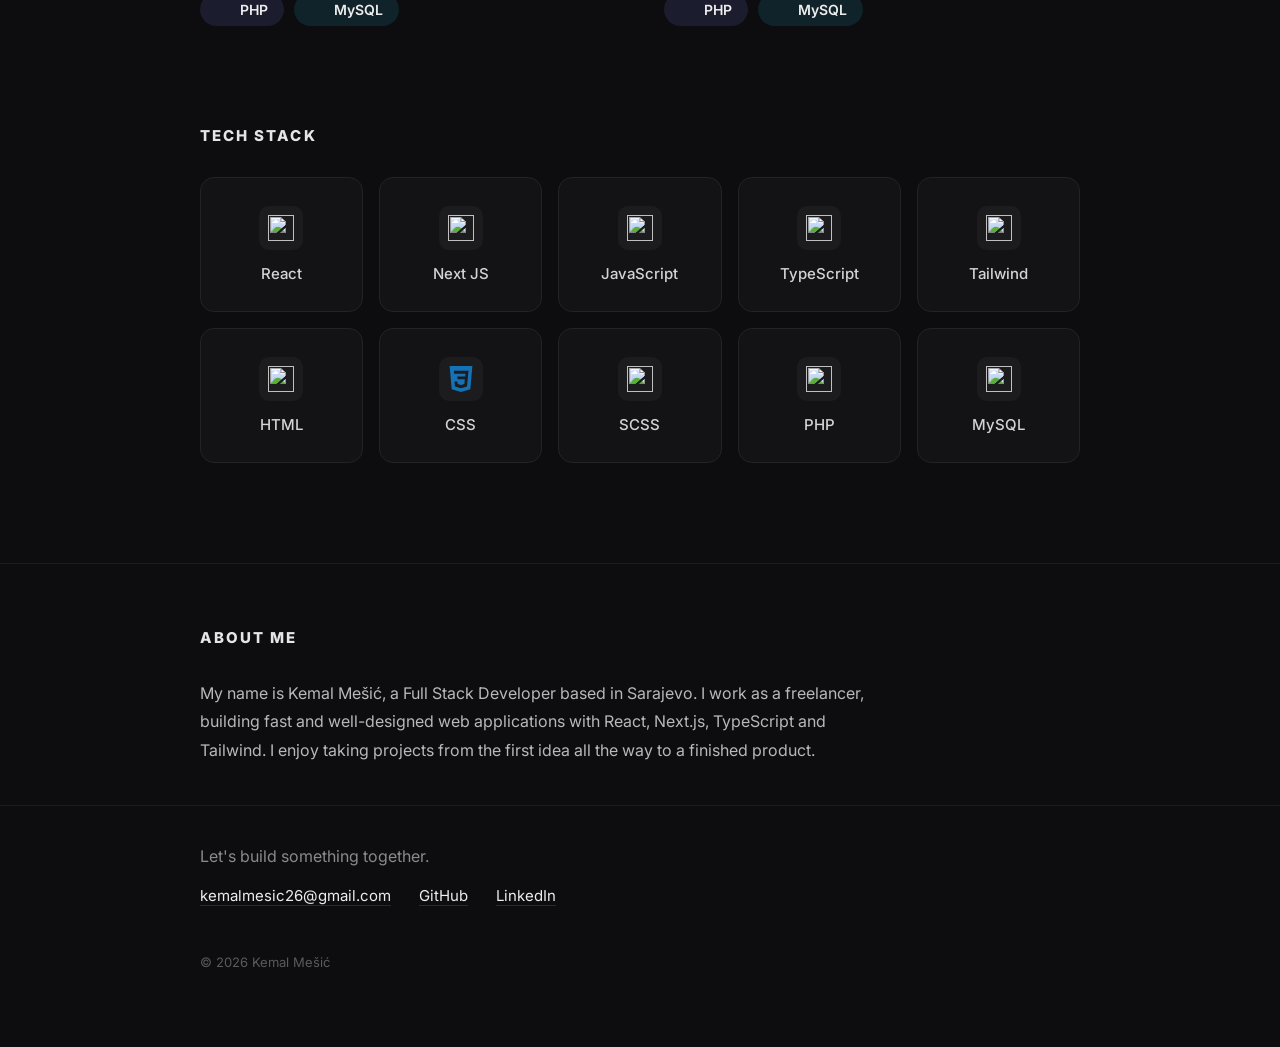
==== commit 34a67bbe: "Navbar fix" ====
--- a/index.html
+++ b/index.html
@@ -102,12 +102,13 @@
 
     <div class="lang-wrap">
       <button class="lang-btn" id="langBtn" aria-haspopup="true" aria-expanded="false">
+        <span class="flag flag-en" id="langFlag"></span>
         <span data-i18n="langLabel">EN</span>
         <svg width="11" height="11" viewBox="0 0 24 24" fill="none" stroke="#8a8a8a" stroke-width="3" stroke-linecap="round"><path d="m6 9 6 6 6-6"></path></svg>
       </button>
       <div class="lang-menu" id="langMenu">
-        <button data-lang="en">English</button>
-        <button data-lang="bs">Bosanski</button>
+        <button data-lang="en"><span class="flag flag-en"></span>English</button>
+        <button data-lang="bs"><span class="flag flag-bs"></span>Bosanski</button>
       </div>
     </div>
   </nav>
@@ -130,8 +131,8 @@
   <div class="divider"></div>
   <div class="mobile-lang-label" data-i18n="language">LANGUAGE</div>
   <div class="mobile-lang-row">
-    <button data-lang="en">EN</button>
-    <button data-lang="bs">BS</button>
+    <button data-lang="en"><span class="flag flag-en"></span>EN</button>
+    <button data-lang="bs"><span class="flag flag-bs"></span>BS</button>
   </div>
 </nav>
 
--- a/assets/css/style.css
+++ b/assets/css/style.css
@@ -80,6 +80,21 @@
   transition: color 0.2s ease;
 }
 .desktop-nav > a:hover { color: var(--ink); }
+
+/* Zastavice: SVG-ovi su ugradjeni kao data URI - bez mrezne zavisnosti.
+   Oba izvorna SVG-a su 2:1, pa 20x10 ne izoblicava i ne sijece sliku. */
+.flag {
+  display: inline-block;
+  width: 20px;
+  height: 10px;
+  flex: none;
+  border-radius: 2px;
+  background-size: cover;
+  background-position: center;
+  box-shadow: inset 0 0 0 1px rgba(255, 255, 255, 0.14);
+}
+.flag-en { background-image: url("data:image/svg+xml,%3Csvg%20xmlns=%22http://www.w3.org/2000/svg%22%20viewBox=%220%200%2060%2030%22%20width=%221200%22%20height=%22600%22%3E%3CclipPath%20id=%22a%22%3E%3Cpath%20d=%22M0%200v30h60V0z%22/%3E%3C/clipPath%3E%3CclipPath%20id=%22b%22%3E%3Cpath%20d=%22M30%2015h30v15zv15H0zH0V0zV0h30z%22/%3E%3C/clipPath%3E%3Cg%20clip-path=%22url%28%23a%29%22%3E%3Cpath%20d=%22M0%200v30h60V0z%22%20fill=%22%23012169%22/%3E%3Cpath%20d=%22m0%200%2060%2030m0-30L0%2030%22%20stroke=%22%23fff%22%20stroke-width=%226%22/%3E%3Cpath%20d=%22m0%200%2060%2030m0-30L0%2030%22%20clip-path=%22url%28%23b%29%22%20stroke=%22%23C8102E%22%20stroke-width=%224%22/%3E%3Cpath%20d=%22M30%200v30M0%2015h60%22%20stroke=%22%23fff%22%20stroke-width=%2210%22/%3E%3Cpath%20d=%22M30%200v30M0%2015h60%22%20stroke=%22%23C8102E%22%20stroke-width=%226%22/%3E%3C/g%3E%3C/svg%3E"); }
+.flag-bs { background-image: url("data:image/svg+xml,%3Csvg%20xmlns=%22http://www.w3.org/2000/svg%22%20xmlns:xlink=%22http://www.w3.org/1999/xlink%22%20width=%22800%22%20height=%22400%22%20viewBox=%220%200%2016%208%22%3E%3Cpath%20fill=%22%23002395%22%20d=%22M0%200h16v8H0z%22/%3E%3Cpath%20d=%22M4.24%200h8v8z%22%20fill=%22%23fecb00%22/%3E%3Cg%20id=%22b%22%3E%3Cpath%20d=%22M2.353.525%202.8-.85%203.247.525l-1.17-.85h1.446z%22%20fill=%22%23fff%22%20id=%22a%22/%3E%3Cuse%20xlink:href=%22%23a%22%20x=%221%22%20y=%221%22/%3E%3Cuse%20xlink:href=%22%23a%22%20x=%222%22%20y=%222%22/%3E%3C/g%3E%3Cuse%20xlink:href=%22%23b%22%20x=%223%22%20y=%223%22/%3E%3Cuse%20xlink:href=%22%23b%22%20x=%226%22%20y=%226%22/%3E%3C/svg%3E"); }
 
 /* Language dropdown */
 .lang-wrap { position: relative; }
@@ -124,6 +139,9 @@
 .lang-menu.open { opacity: 1; visibility: visible; transform: translateY(0); }
 
 .lang-menu button {
+  display: flex;
+  align-items: center;
+  gap: 10px;
   background: none;
   border: none;
   border-radius: 8px;
@@ -216,6 +234,10 @@
 .mobile-lang-row { display: flex; gap: 8px; }
 .mobile-lang-row button {
   flex: 1;
+  display: flex;
+  align-items: center;
+  justify-content: center;
+  gap: 8px;
   background: var(--surface-2);
   border: 1px solid var(--border);
   border-radius: 100px;
@@ -337,6 +359,14 @@
   border-radius: 12px;
   display: block;
 }
+.project-media-link {
+  display: block;
+  border-radius: 12px;
+  overflow: hidden;
+}
+.project-media-link img { transition: transform 0.35s ease; }
+.project-media-link:hover img { transform: scale(1.03); }
+
 .project-link {
   position: absolute;
   top: -18px;
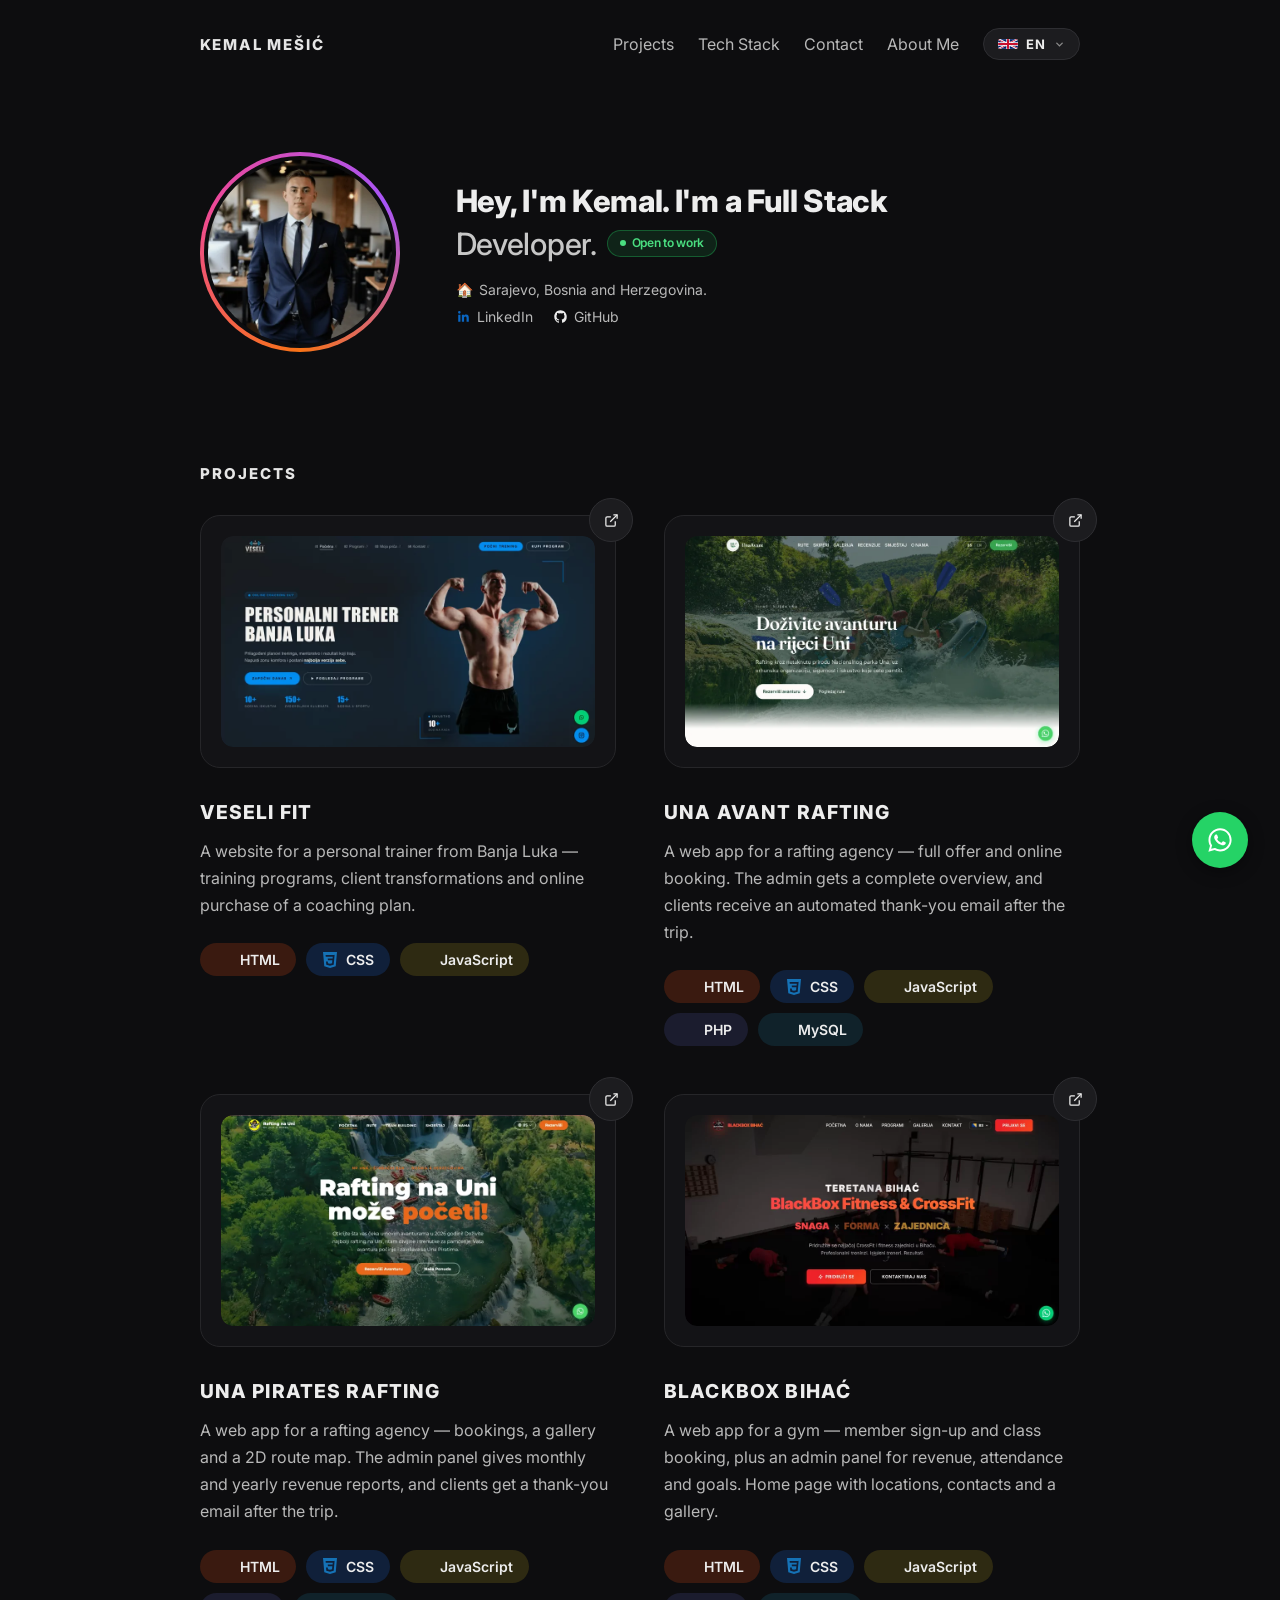
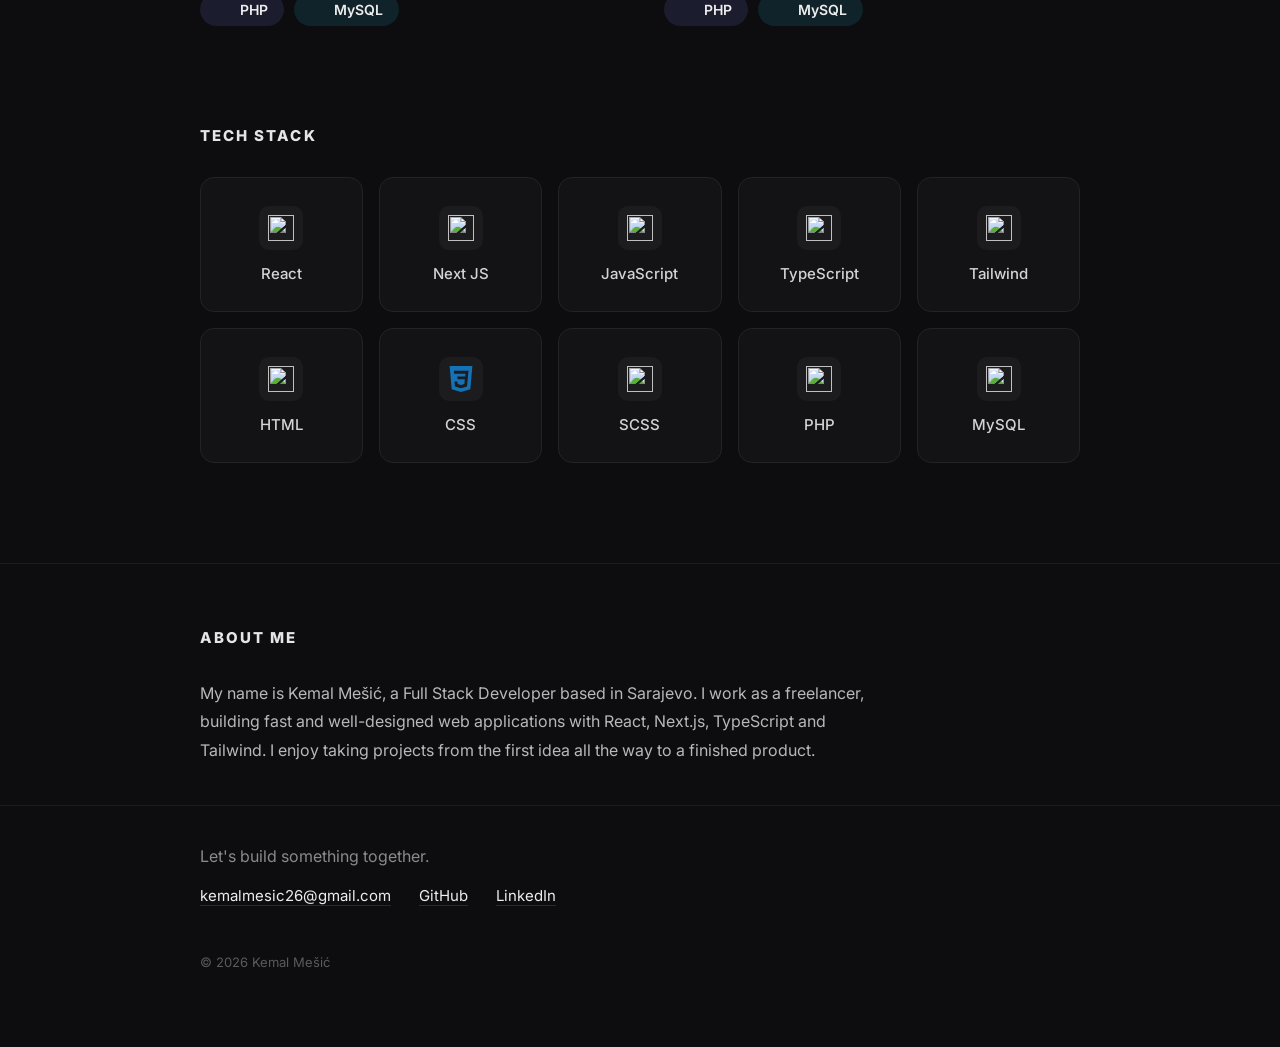
==== commit 24bb01a1: "Responzivnost v2" ====
--- a/index.html
+++ b/index.html
@@ -2,11 +2,12 @@
 <html lang="en">
 <head>
 <meta charset="utf-8">
-<meta name="viewport" content="width=device-width, initial-scale=1">
+<meta name="viewport" content="width=device-width, initial-scale=1, viewport-fit=cover">
 
 <title>Kemal Mešić — Full Stack Developer</title>
 <meta name="description" content="Full Stack Developer from Sarajevo, Bosnia and Herzegovina. I build fast, well-designed web apps with React, Next.js, TypeScript, Tailwind and MySQL.">
 <meta name="author" content="Kemal Mešić">
+<meta name="google-site-verification" content="kT5cWi1Zhhg_WsOZe4SIJ7wkPfVO_6cf--kmEe0bpQw">
 <meta name="robots" content="index, follow, max-image-preview:large">
 <meta name="theme-color" content="#0d0d0f">
 <link rel="canonical" href="https://mesicc.github.io/">
@@ -154,14 +155,16 @@
     </h1>
     <div class="hero-meta">
       <span class="meta-item">🏠 <span data-i18n="location">Sarajevo, Bosnia and Herzegovina.</span></span>
-      <a class="meta-item" href="https://www.linkedin.com/in/kemal-mesic/" target="_blank" rel="noopener">
-        <svg width="15" height="15" viewBox="0 0 24 24" fill="#0A66C2"><path d="M20.45 20.45h-3.55v-5.57c0-1.33-.02-3.03-1.85-3.03-1.85 0-2.14 1.44-2.14 2.94v5.66H9.36V9h3.41v1.56h.05c.48-.9 1.64-1.85 3.37-1.85 3.6 0 4.27 2.37 4.27 5.45v6.29zM5.34 7.43a2.06 2.06 0 1 1 0-4.12 2.06 2.06 0 0 1 0 4.12zM7.12 20.45H3.56V9h3.56v11.45z"></path></svg>
-        LinkedIn
-      </a>
-      <a class="meta-item" href="https://github.com/mesicc" target="_blank" rel="noopener">
-        <svg width="15" height="15" viewBox="0 0 24 24" fill="#ededed"><path d="M12 2C6.48 2 2 6.58 2 12.25c0 4.53 2.87 8.37 6.84 9.73.5.1.68-.22.68-.49 0-.24-.01-1.05-.01-1.9-2.78.62-3.37-1.21-3.37-1.21-.45-1.18-1.11-1.49-1.11-1.49-.9-.63.07-.62.07-.62 1 .07 1.53 1.05 1.53 1.05.89 1.55 2.34 1.1 2.91.84.09-.66.35-1.1.63-1.35-2.22-.26-4.56-1.14-4.56-5.07 0-1.12.39-2.03 1.03-2.75-.1-.26-.45-1.3.1-2.7 0 0 .84-.27 2.75 1.05a9.3 9.3 0 0 1 5 0c1.91-1.32 2.75-1.05 2.75-1.05.55 1.4.2 2.44.1 2.7.64.72 1.03 1.63 1.03 2.75 0 3.94-2.35 4.81-4.58 5.06.36.32.68.94.68 1.9 0 1.37-.01 2.48-.01 2.82 0 .27.18.6.69.49A10.02 10.02 0 0 0 22 12.25C22 6.58 17.52 2 12 2z"></path></svg>
-        GitHub
-      </a>
+      <div class="hero-social">
+        <a class="meta-item" href="https://www.linkedin.com/in/kemal-mesic/" target="_blank" rel="noopener">
+          <svg width="15" height="15" viewBox="0 0 24 24" fill="#0A66C2"><path d="M20.45 20.45h-3.55v-5.57c0-1.33-.02-3.03-1.85-3.03-1.85 0-2.14 1.44-2.14 2.94v5.66H9.36V9h3.41v1.56h.05c.48-.9 1.64-1.85 3.37-1.85 3.6 0 4.27 2.37 4.27 5.45v6.29zM5.34 7.43a2.06 2.06 0 1 1 0-4.12 2.06 2.06 0 0 1 0 4.12zM7.12 20.45H3.56V9h3.56v11.45z"></path></svg>
+          LinkedIn
+        </a>
+        <a class="meta-item" href="https://github.com/mesicc" target="_blank" rel="noopener">
+          <svg width="15" height="15" viewBox="0 0 24 24" fill="#ededed"><path d="M12 2C6.48 2 2 6.58 2 12.25c0 4.53 2.87 8.37 6.84 9.73.5.1.68-.22.68-.49 0-.24-.01-1.05-.01-1.9-2.78.62-3.37-1.21-3.37-1.21-.45-1.18-1.11-1.49-1.11-1.49-.9-.63.07-.62.07-.62 1 .07 1.53 1.05 1.53 1.05.89 1.55 2.34 1.1 2.91.84.09-.66.35-1.1.63-1.35-2.22-.26-4.56-1.14-4.56-5.07 0-1.12.39-2.03 1.03-2.75-.1-.26-.45-1.3.1-2.7 0 0 .84-.27 2.75 1.05a9.3 9.3 0 0 1 5 0c1.91-1.32 2.75-1.05 2.75-1.05.55 1.4.2 2.44.1 2.7.64.72 1.03 1.63 1.03 2.75 0 3.94-2.35 4.81-4.58 5.06.36.32.68.94.68 1.9 0 1.37-.01 2.48-.01 2.82 0 .27.18.6.69.49A10.02 10.02 0 0 0 22 12.25C22 6.58 17.52 2 12 2z"></path></svg>
+          GitHub
+        </a>
+      </div>
     </div>
   </div>
 </section>
--- a/assets/css/style.css
+++ b/assets/css/style.css
@@ -21,6 +21,7 @@
   font-family: 'Inter', system-ui, sans-serif;
   min-height: 100vh;
   min-height: 100dvh;
+  overflow-wrap: break-word;
 }
 
 img, svg { max-width: 100%; }
@@ -196,7 +197,9 @@
   display: flex;
   flex-direction: column;
   padding: 32px 28px;
-  gap: 22px;
+  padding-right: calc(28px + env(safe-area-inset-right, 0px));
+  padding-bottom: calc(32px + env(safe-area-inset-bottom, 0px));
+  gap: 12px;
   overflow-y: auto;
 }
 .mobile-menu.open { transform: translateX(0); }
@@ -206,6 +209,7 @@
   text-decoration: none;
   font-size: 18px;
   font-weight: 600;
+  padding: 13px 0;
 }
 
 .close-btn {
@@ -242,6 +246,7 @@
   border: 1px solid var(--border);
   border-radius: 100px;
   padding: 9px 0;
+  min-height: 44px;
   color: var(--ink);
   font-family: inherit;
   font-size: 13px;
@@ -319,12 +324,19 @@
 
 .hero-meta {
   display: flex;
+  flex-direction: column;
+  align-items: flex-start;
+  gap: 10px;
+  font-size: 14px;
+  color: var(--ink-muted);
+}
+
+.hero-social {
+  display: flex;
   align-items: center;
   flex-wrap: wrap;
   column-gap: 20px;
   row-gap: 8px;
-  font-size: 14px;
-  color: var(--ink-muted);
 }
 .hero-meta .meta-item {
   display: flex;
@@ -490,8 +502,8 @@
 /* ---------- WhatsApp button ---------- */
 .wa-btn {
   position: fixed;
-  bottom: 32px;
-  right: 32px;
+  bottom: calc(32px + env(safe-area-inset-bottom, 0px));
+  right: calc(32px + env(safe-area-inset-right, 0px));
   width: 56px;
   height: 56px;
   border-radius: 50%;
@@ -529,20 +541,53 @@
 @media (max-width: 820px) {
   .hero { flex-direction: column; align-items: center; text-align: center; }
   .hero-text { flex: 0 1 auto; width: 100%; margin-left: 0; }
-  .hero-meta { justify-content: center; }
+  .hero-meta { align-items: center; }
   .hero-line-2 { justify-content: center; }
   .tech-grid { grid-template-columns: repeat(3, 1fr); }
 }
 
 @media (max-width: 700px) {
-  :root { --pad: 24px; }
+  /* max() drzi 24px na obicnom ekranu, a u landscape-u sklanja sadrzaj
+     ispod zareza. env() uvijek s fallbackom - bez njega pada cijela deklaracija. */
+  :root {
+    --pad: max(24px, env(safe-area-inset-left, 0px), env(safe-area-inset-right, 0px));
+  }
 }
 
 @media (max-width: 560px) {
   .tech-grid { grid-template-columns: repeat(2, 1fr); gap: 12px; }
   .project-title { font-size: 18px; }
   .project-desc { font-size: 15px; }
-  .wa-btn { bottom: 20px; right: 20px; width: 52px; height: 52px; }
+
+  .wa-btn {
+    bottom: calc(20px + env(safe-area-inset-bottom, 0px));
+    right: calc(20px + env(safe-area-inset-right, 0px));
+    width: 52px;
+    height: 52px;
+  }
+
+  .projects-grid { gap: 40px; }
+
+  /* manji okvir -> sira slika, i strelica se odmakne od ivice ekrana */
+  .project-media { padding: 14px; }
+  .project-link {
+    top: -12px;
+    right: -12px;
+    width: 40px;
+    height: 40px;
+  }
+
+  /* pet tagova je na 375px islo u tri reda - sada stanu u dva */
+  .project-tags { gap: 8px; }
+  .tag {
+    gap: 6px;
+    padding: 6px 12px;
+    font-size: 13px;
+  }
+  .tag i { width: 14px; height: 14px; }
+
+  /* prostor da lebdece WhatsApp dugme ne prekrije copyright */
+  #contact { padding-bottom: 104px; }
 }
 
 @media (max-width: 400px) {
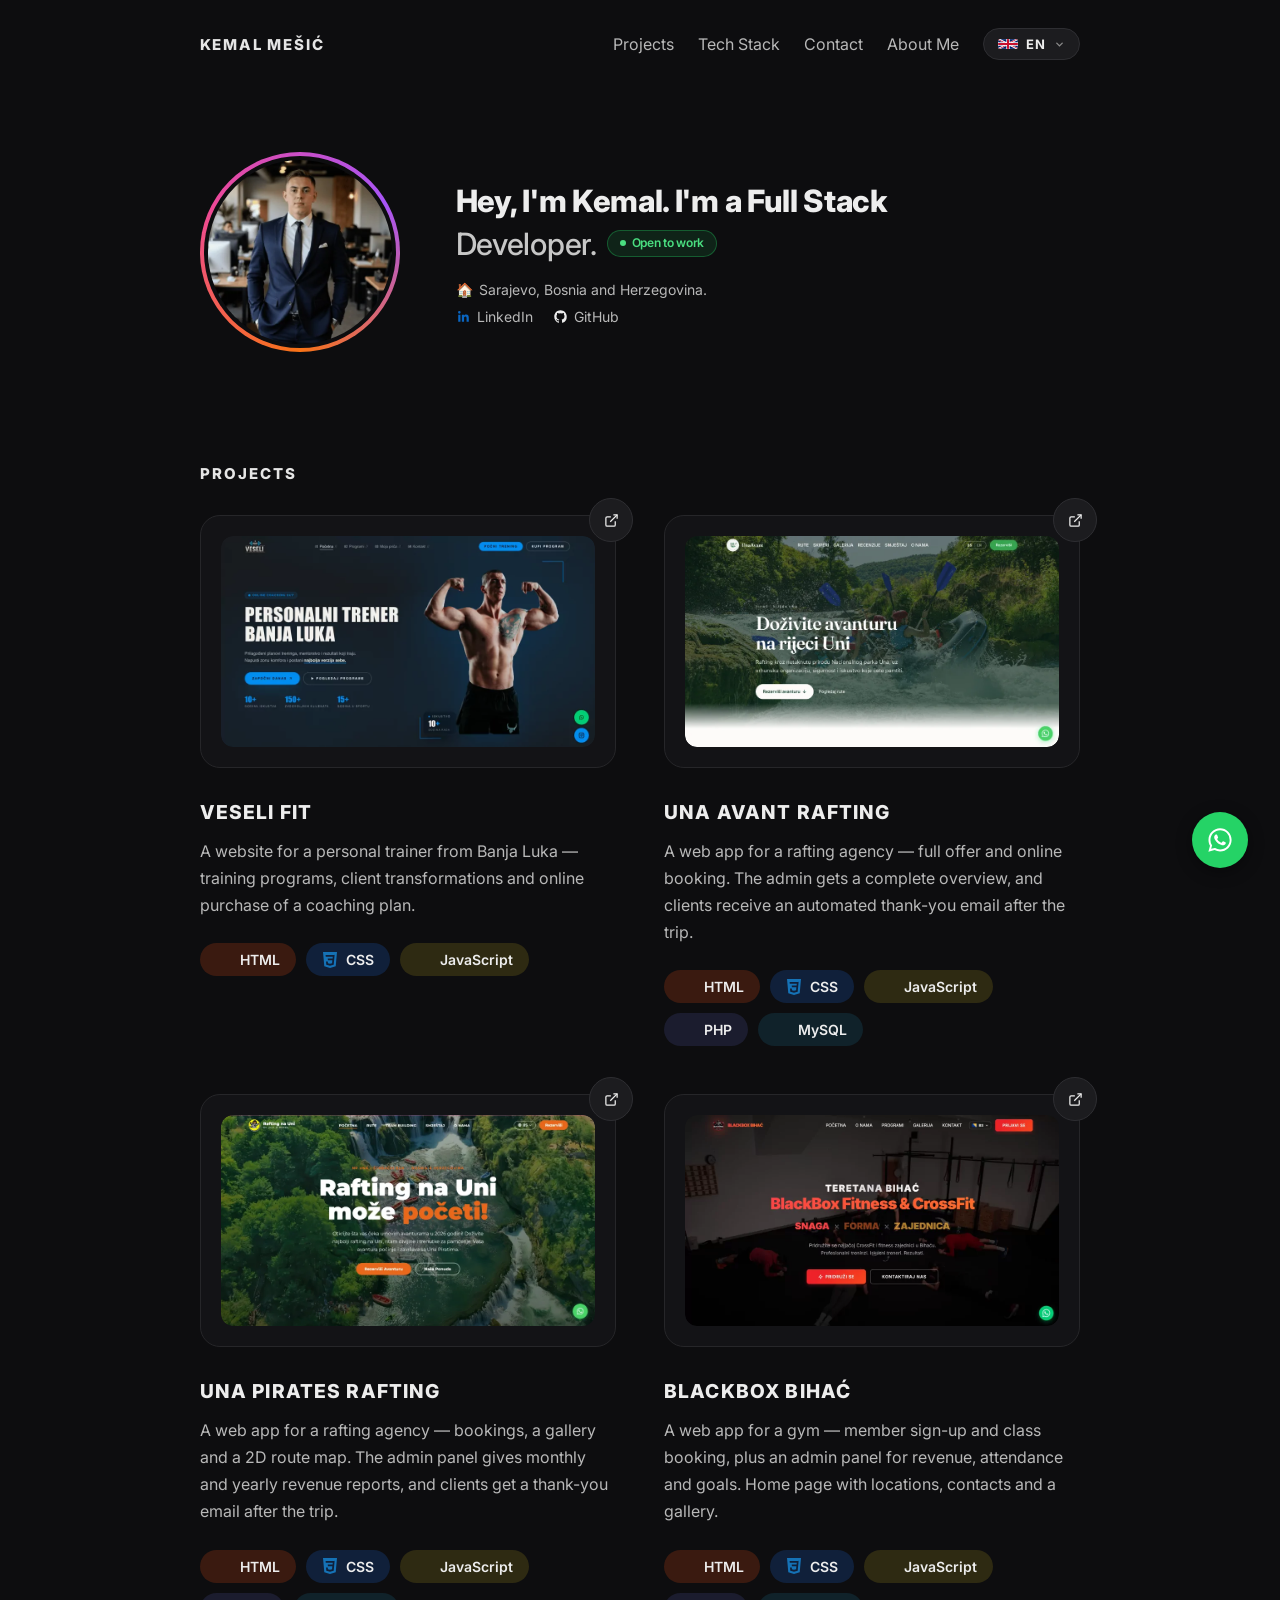
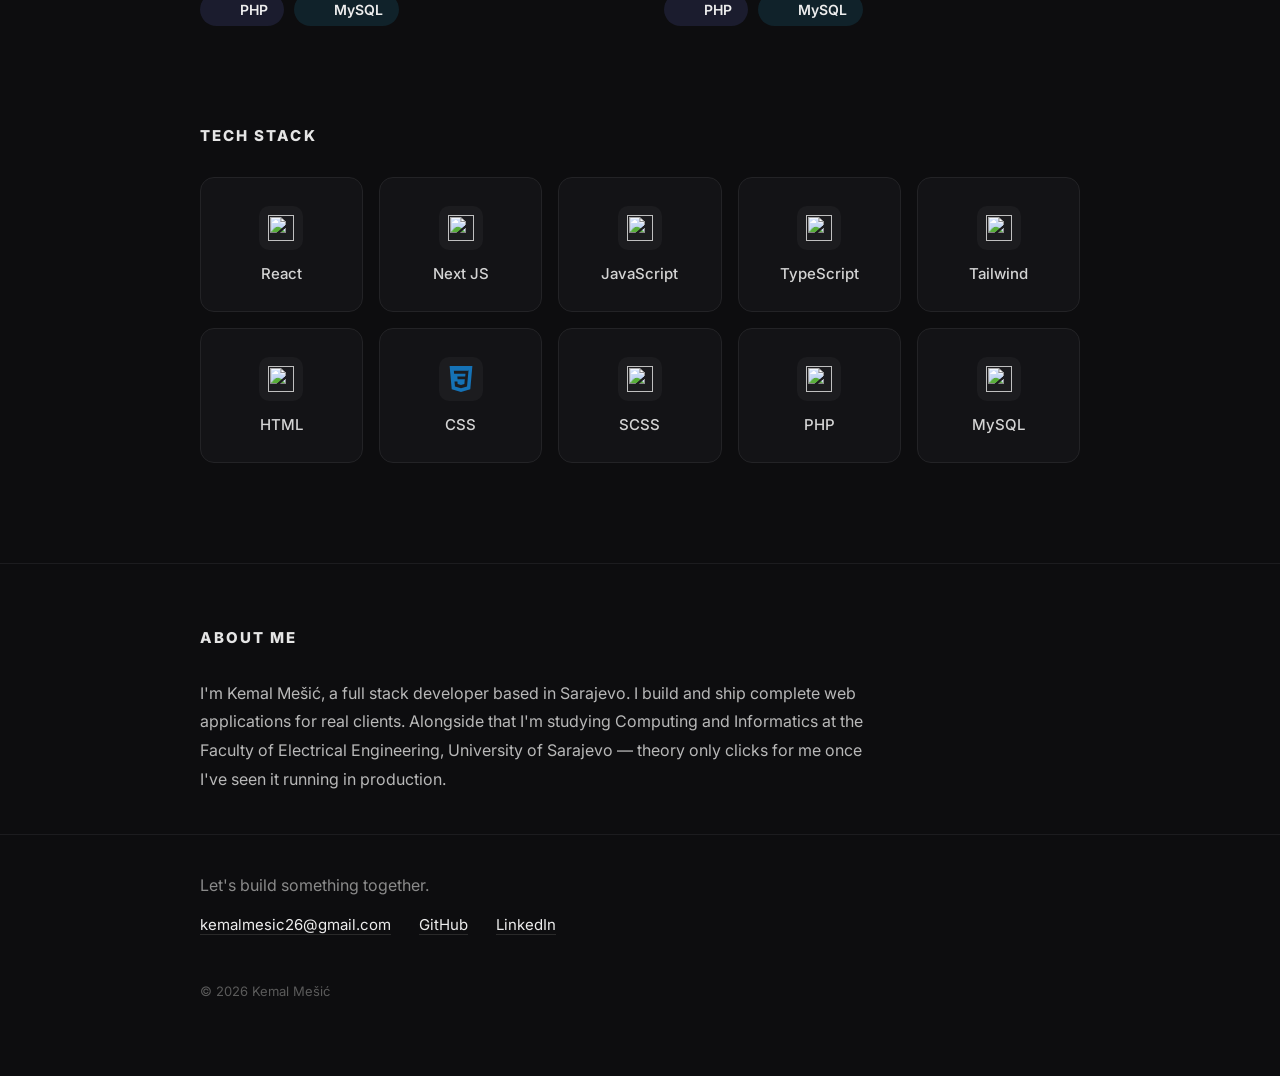
==== commit de852a57: "About me section" ====
--- a/index.html
+++ b/index.html
@@ -63,6 +63,11 @@
         "addressCountry": "BA"
       },
       "sameAs": ["https://github.com/mesicc", "https://www.linkedin.com/in/kemal-mesic/"],
+      "affiliation": {
+        "@type": "CollegeOrUniversity",
+        "name": "Faculty of Electrical Engineering, University of Sarajevo",
+        "url": "https://www.etf.unsa.ba/"
+      },
       "knowsAbout": ["React", "Next.js", "JavaScript", "TypeScript", "Tailwind CSS", "HTML", "CSS", "Sass", "MySQL"],
       "seeks": {
         "@type": "Demand",
@@ -181,7 +186,7 @@
 
 <section id="about" aria-labelledby="about-title">
   <h2 class="section-title" id="about-title" data-i18n="aboutHeading">ABOUT ME</h2>
-  <p class="about-text" data-i18n="aboutText">My name is Kemal Mešić, a Full Stack Developer based in Sarajevo. I work as a freelancer, building fast and well-designed web applications with React, Next.js, TypeScript and Tailwind. I enjoy taking projects from the first idea all the way to a finished product.</p>
+  <p class="about-text" data-i18n="aboutText">I'm Kemal Mešić, a full stack developer based in Sarajevo. I build and ship complete web applications for real clients. Alongside that I'm studying Computing and Informatics at the Faculty of Electrical Engineering, University of Sarajevo — theory only clicks for me once I've seen it running in production.</p>
 </section>
 
 </main>
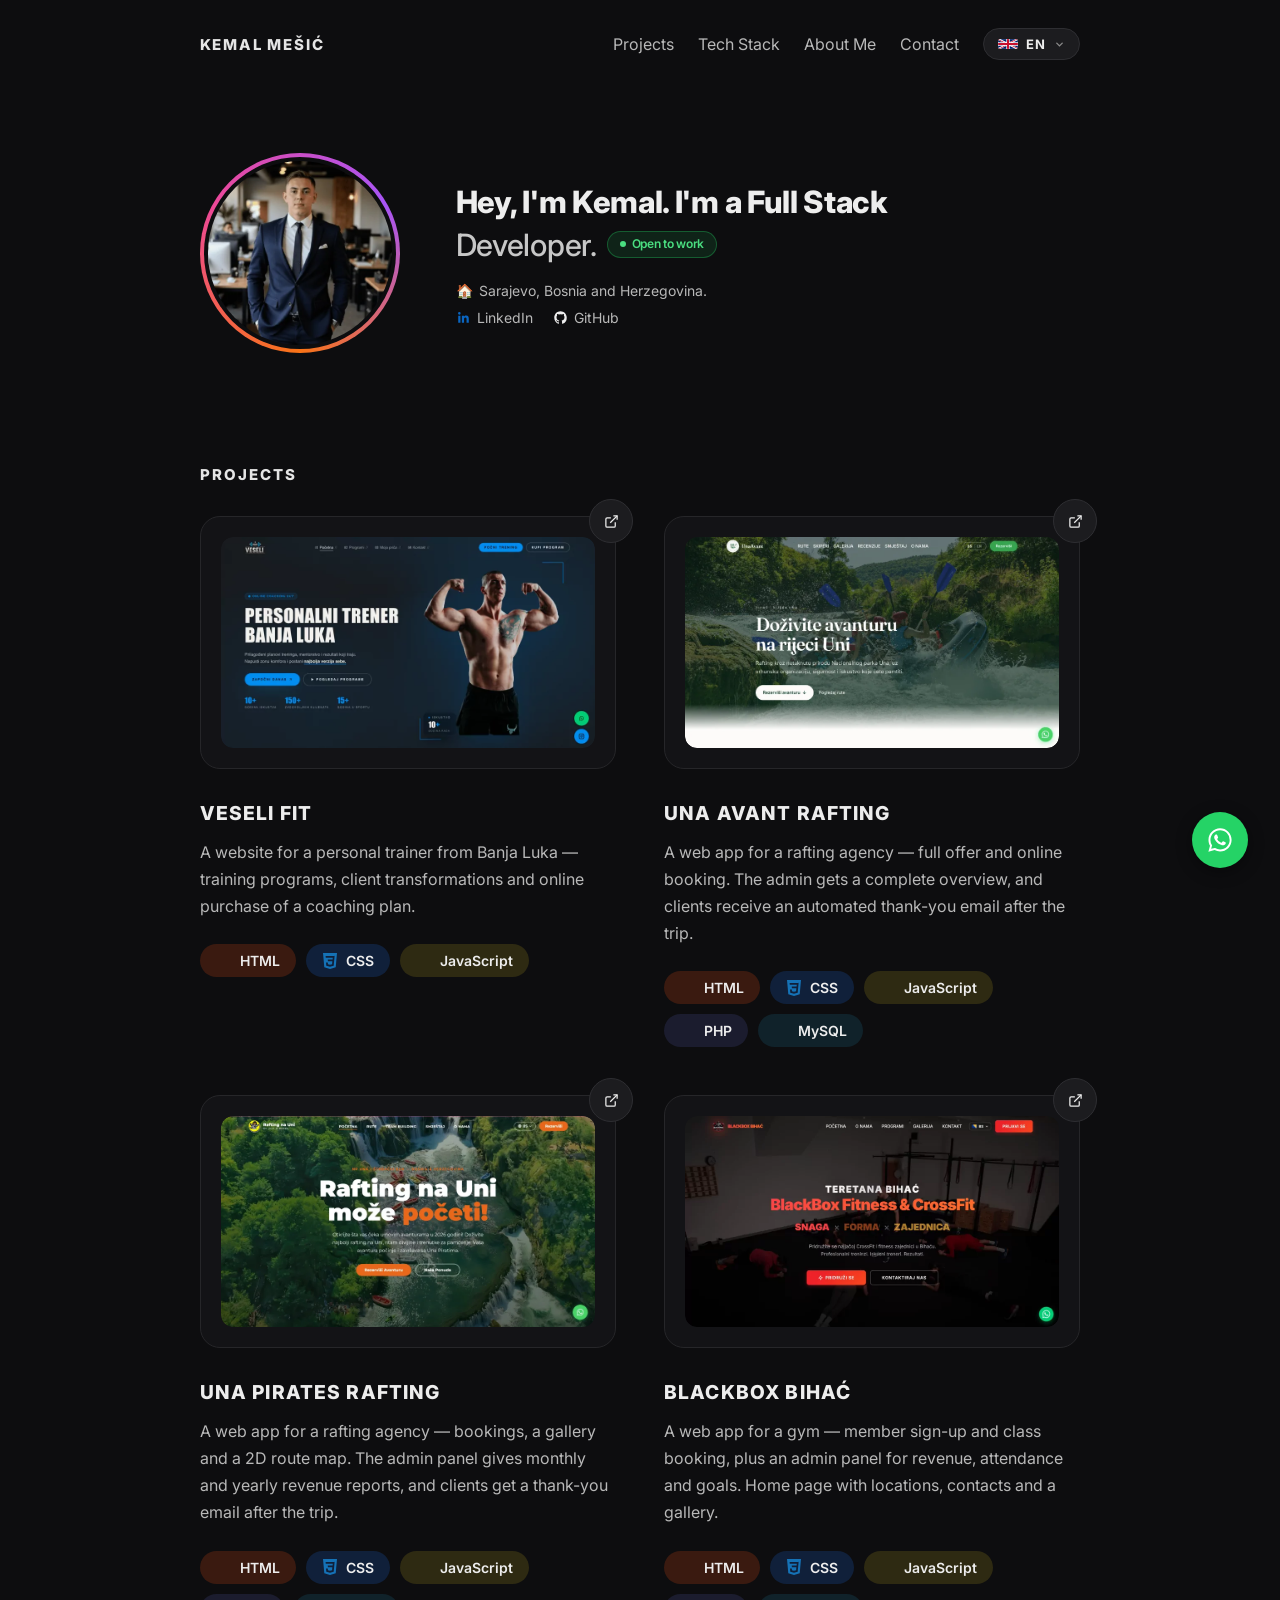
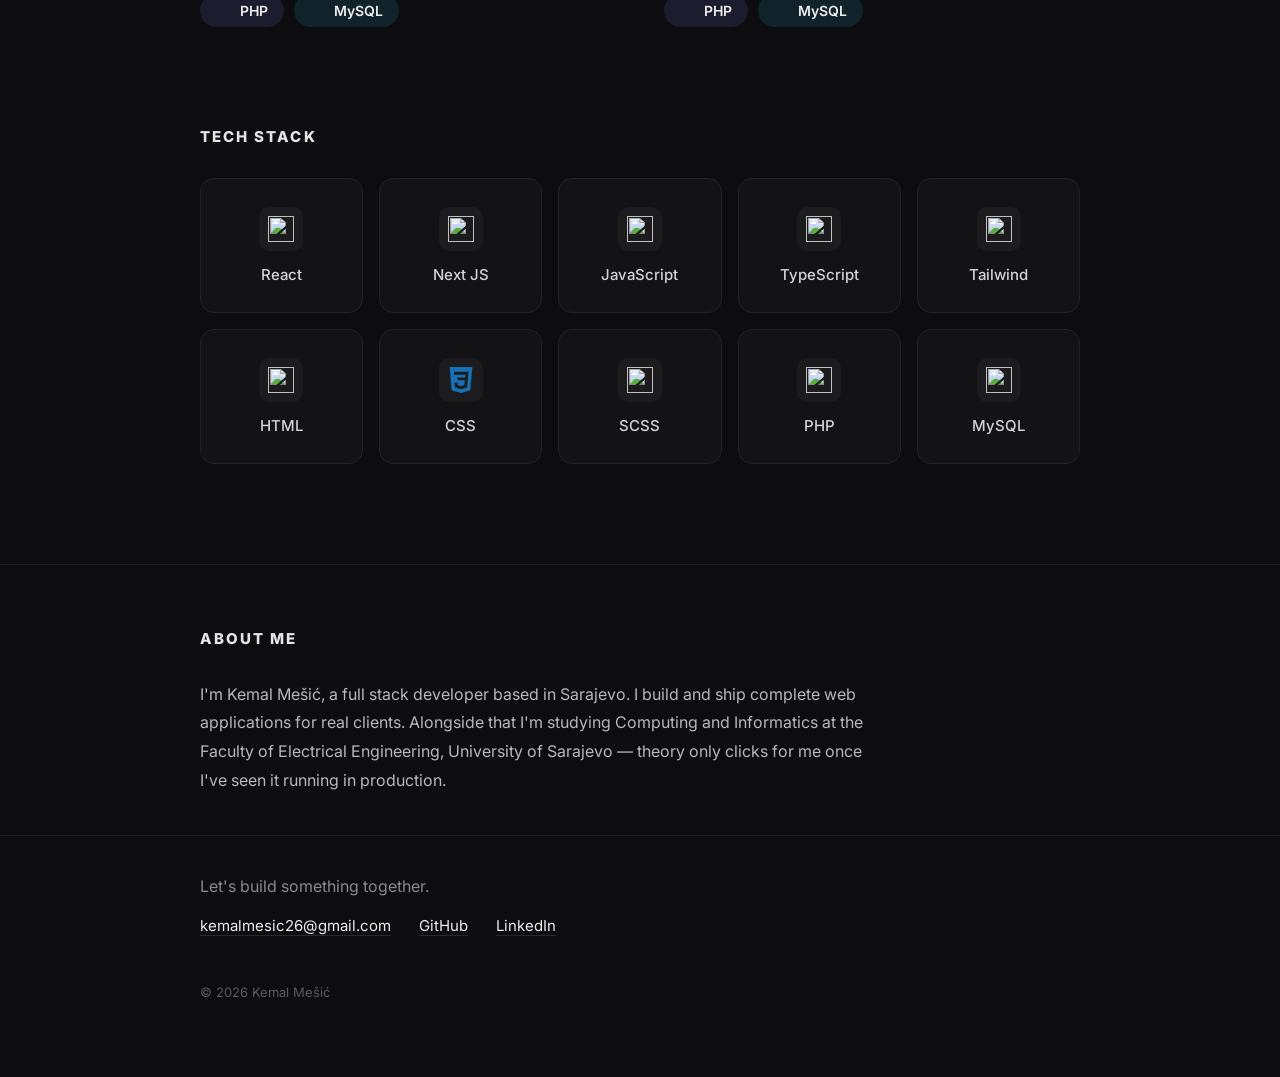
==== commit dc7dc82e: "Završeno" ====
--- a/index.html
+++ b/index.html
@@ -103,8 +103,8 @@
   <nav class="desktop-nav">
     <a href="#projects" data-i18n="navProjects">Projects</a>
     <a href="#tech" data-i18n="navTech">Tech Stack</a>
+    <a href="#about" data-i18n="navAbout">About Me</a>
     <a href="#contact" data-i18n="navContact">Contact</a>
-    <a href="#about" data-i18n="navAbout">About Me</a>
 
     <div class="lang-wrap">
       <button class="lang-btn" id="langBtn" aria-haspopup="true" aria-expanded="false">
@@ -132,8 +132,8 @@
   </button>
   <a href="#projects" data-i18n="navProjects">Projects</a>
   <a href="#tech" data-i18n="navTech">Tech Stack</a>
+  <a href="#about" data-i18n="navAbout">About Me</a>
   <a href="#contact" data-i18n="navContact">Contact</a>
-  <a href="#about" data-i18n="navAbout">About Me</a>
   <div class="divider"></div>
   <div class="mobile-lang-label" data-i18n="language">LANGUAGE</div>
   <div class="mobile-lang-row">
--- a/assets/css/style.css
+++ b/assets/css/style.css
@@ -1,5 +1,7 @@
 /* ---------- Base ---------- */
 *, *::before, *::after { box-sizing: border-box; }
+
+html { scroll-behavior: smooth; }
 
 :root {
   --bg: #0d0d0f;
@@ -51,13 +53,34 @@
 }
 
 /* ---------- Header ---------- */
+/* z-index 35: iznad sadrzaja i WhatsApp dugmeta (30), ali ispod
+   mobilnog menija (50) i njegove pozadine (40) - inace bi header
+   ostao iscrtan preko otvorenog drawer-a. */
 .site-header {
+  position: sticky;
+  top: 0;
+  z-index: 35;
   display: flex;
   align-items: center;
   justify-content: space-between;
   gap: 16px;
   padding: 28px var(--pad);
-}
+  border-bottom: 1px solid transparent;
+  transition: padding 0.25s ease, background 0.25s ease, border-color 0.25s ease;
+}
+
+/* Cim se skrola: tanji header, zamagljena podloga i tanka linija. */
+.site-header.scrolled {
+  padding-top: 14px;
+  padding-bottom: 14px;
+  background: rgba(13, 13, 15, 0.82);
+  -webkit-backdrop-filter: blur(12px);
+  backdrop-filter: blur(12px);
+  border-bottom-color: var(--border-soft);
+}
+
+/* Da naslov sekcije ne zavrsi ispod fiksiranog headera pri skoku s #linka. */
+#projects, #tech, #about, #contact { scroll-margin-top: 96px; }
 
 .logo {
   font-size: 15px;
@@ -595,6 +618,8 @@
 }
 
 @media (prefers-reduced-motion: reduce) {
+  html { scroll-behavior: auto; }
+
   *, *::before, *::after {
     animation-duration: 0.01ms !important;
     animation-iteration-count: 1 !important;
